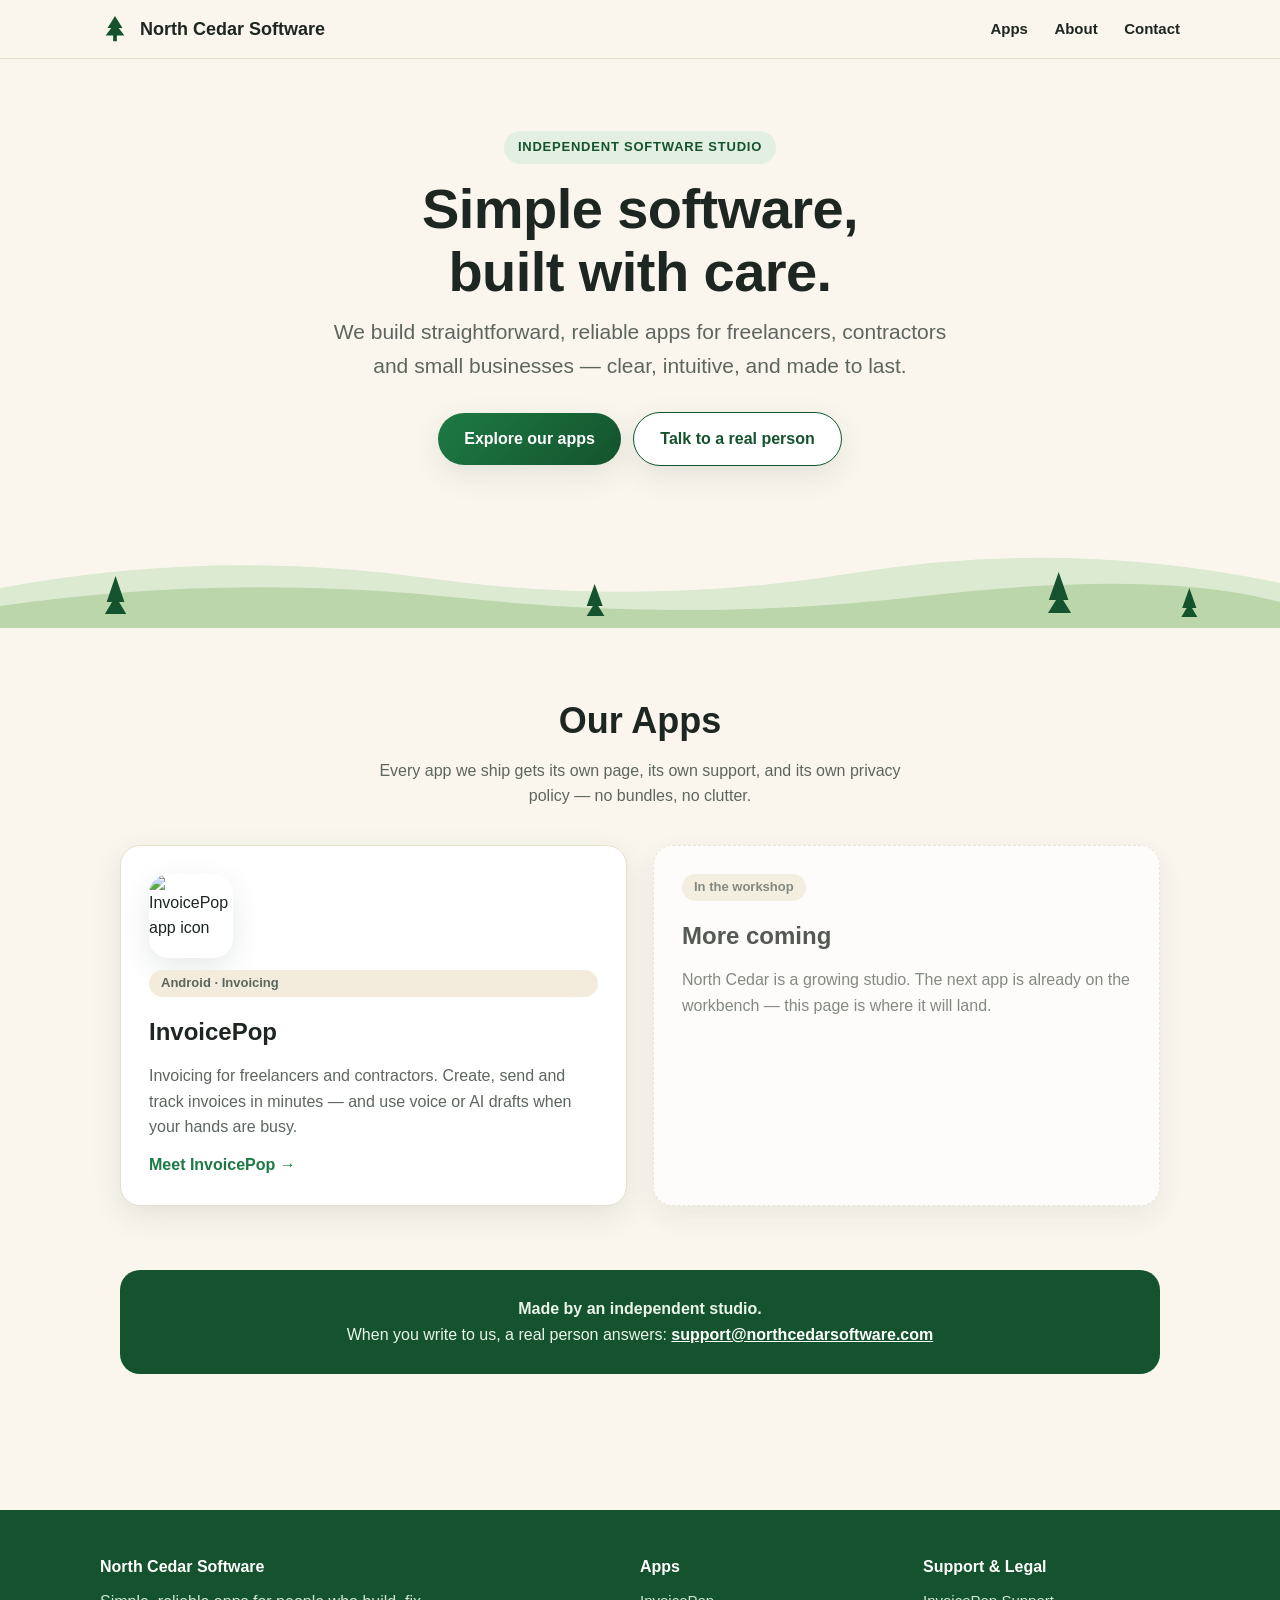
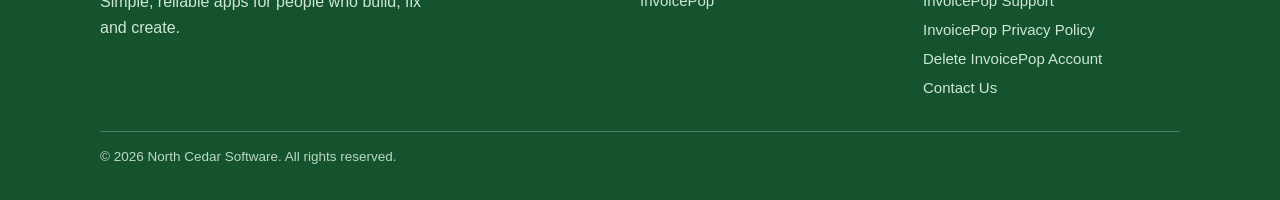
==== index.html @ e94167b3 "Add files via upload" ====
<!DOCTYPE html>
<html lang="en">
<head>
<meta charset="utf-8">
<meta name="viewport" content="width=device-width, initial-scale=1">
<title>North Cedar Software — Apps made with care</title>
<meta name="description" content="North Cedar Software is an independent studio building simple, reliable apps for freelancers, contractors and small businesses. Home of InvoicePop.">
<link rel="icon" href="/favicon.svg" type="image/svg+xml">
<link rel="stylesheet" href="/style.css">
</head>
<body>
<header class="site">
  <div class="wrap nav">
    <a class="brand" href="/">
      <svg viewBox="0 0 64 64" aria-hidden="true"><path d="M32 4 L48 30 H40 L52 46 H36 V58 H28 V46 H12 L24 30 H16 Z" fill="#14532d"/></svg>
      North Cedar Software
    </a>
    <nav>
      <a href="#apps">Apps</a>
      <a href="#about">About</a>
      <a href="mailto:support@northcedarsoftware.com">Contact</a>
    </nav>
  </div>
</header>

<div class="hero">
  <div class="wrap">
    <span class="eyebrow">Independent software studio</span>
    <h1>Simple software,<br>built with care.</h1>
    <p class="lede">We build straightforward, reliable apps for freelancers, contractors and small businesses — clear, intuitive, and made to last.</p>
    <a class="btn" href="#apps">Explore our apps</a>
    <a class="btn ghost" href="mailto:support@northcedarsoftware.com">Talk to a real person</a>
  </div>
  <svg class="forest" viewBox="0 0 1440 110" preserveAspectRatio="none" aria-hidden="true">
    <path d="M0 70 Q 240 30 480 60 T 960 55 T 1440 65 V110 H0 Z" fill="#dcead2"/>
    <path d="M0 88 Q 260 55 520 80 T 1040 78 T 1440 84 V110 H0 Z" fill="#bcd6ab"/>
    <g fill="#14532d">
      <path d="M120 84 l10-26 10 26 h-6 l8 12 h-24 l8-12z"/>
      <path d="M660 88 l9-22 9 22 h-5 l7 10 h-20 l7-10z"/>
      <path d="M1180 82 l11-28 11 28 h-6 l9 13 h-26 l9-13z"/>
      <path d="M1330 90 l8-20 8 20 h-5 l6 9 h-18 l6-9z"/>
    </g>
  </svg>
</div>

<section id="apps">
  <div class="wrap">
    <h2>Our Apps</h2>
    <p class="sub">Every app we ship gets its own page, its own support, and its own privacy policy — no bundles, no clutter.</p>
    <div class="grid">
      <a class="app-card" href="/apps/invoicepop/">
        <img class="icon" src="/assets/invoicepop-icon.png" alt="InvoicePop app icon">
        <span class="tag">Android · Invoicing</span>
        <h3>InvoicePop</h3>
        <p>Invoicing for freelancers and contractors. Create, send and track invoices in minutes — and use voice or AI drafts when your hands are busy.</p>
        <span class="go">Meet InvoicePop →</span>
      </a>
      <div class="app-card soon">
        <span class="tag">In the workshop</span>
        <h3>More coming</h3>
        <p>North Cedar is a growing studio. The next app is already on the workbench — this page is where it will land.</p>
      </div>
    </div>
  </div>
</section>

<section id="about" style="padding-top:0">
  <div class="wrap">
    <div class="band">
      <strong>Made by an independent studio.</strong><br>
      When you write to us, a real person answers:
      <a href="mailto:support@northcedarsoftware.com">support@northcedarsoftware.com</a>
    </div>
  </div>
</section>

<footer class="site">
  <div class="wrap foot">
    <div>
      <h4>North Cedar Software</h4>
      <p style="margin:0;color:#cfe6d4;max-width:340px">Simple, reliable apps for people who build, fix and create.</p>
    </div>
    <div>
      <h4>Apps</h4>
      <a href="/apps/invoicepop/">InvoicePop</a>
    </div>
    <div>
      <h4>Support &amp; Legal</h4>
      <a href="https://invoicepop.northcedarsoftware.com/">InvoicePop Support</a>
      <a href="https://invoicepop.northcedarsoftware.com/privacy/">InvoicePop Privacy Policy</a>
      <a href="https://invoicepop.northcedarsoftware.com/delete-account/">Delete InvoicePop Account</a>
      <a href="mailto:support@northcedarsoftware.com">Contact Us</a>
    </div>
    <div class="fine">© 2026 North Cedar Software. All rights reserved.</div>
  </div>
</footer>
</body>
</html>
---- style.css ----
/* North Cedar Software — shared design system */
:root{
  --cream:#faf6ee; --cream2:#f3ecdc; --ink:#1d2620; --muted:#5c665e;
  --cedar:#14532d; --cedar2:#1d7a44; --cedar-soft:#e3efe2; --card:#ffffff;
  --line:#e6dfcc; --radius:20px; --shadow:0 10px 30px rgba(20,60,35,.10);
}
*{box-sizing:border-box}
html{scroll-behavior:smooth}
body{margin:0;font-family:-apple-system,"Segoe UI",Roboto,Helvetica,Arial,sans-serif;background:var(--cream);color:var(--ink);line-height:1.6}
a{color:var(--cedar2)}
img{max-width:100%}
.wrap{max-width:1080px;margin:0 auto;padding:0 20px}
/* header */
header.site{position:sticky;top:0;z-index:10;background:rgba(250,246,238,.92);backdrop-filter:blur(8px);border-bottom:1px solid var(--line)}
.nav{display:flex;align-items:center;justify-content:space-between;padding:14px 0}
.brand{display:flex;align-items:center;gap:10px;text-decoration:none;color:var(--ink);font-weight:700;font-size:18px}
.brand svg{width:30px;height:30px}
.nav nav a{margin-left:22px;text-decoration:none;color:var(--ink);font-weight:600;font-size:15px}
.nav nav a:hover{color:var(--cedar2)}
/* hero */
.hero{text-align:center;padding:72px 0 0;position:relative;overflow:hidden}
.hero h1{font-size:clamp(34px,5.5vw,56px);line-height:1.12;margin:14px 0 12px;letter-spacing:-.01em}
.hero p.lede{font-size:clamp(17px,2.4vw,21px);color:var(--muted);max-width:640px;margin:0 auto 26px}
.eyebrow{display:inline-block;background:var(--cedar-soft);color:var(--cedar);font-weight:700;font-size:13px;letter-spacing:.06em;text-transform:uppercase;padding:6px 14px;border-radius:999px}
.btn{display:inline-block;background:linear-gradient(135deg,var(--cedar2),var(--cedar));color:#fff;text-decoration:none;font-weight:700;padding:13px 26px;border-radius:999px;box-shadow:var(--shadow);margin:4px}
.btn.ghost{background:#fff;color:var(--cedar);border:1.5px solid var(--cedar)}
.btn.disabled{opacity:.55;pointer-events:none}
.forest{display:block;width:100%;height:110px;margin-top:48px}
/* sections */
section{padding:64px 0}
section h2{font-size:clamp(26px,4vw,36px);text-align:center;margin:0 0 8px}
section .sub{text-align:center;color:var(--muted);max-width:560px;margin:0 auto 36px}
/* app grid */
.grid{display:grid;grid-template-columns:repeat(auto-fit,minmax(300px,1fr));gap:26px}
.app-card{background:var(--card);border:1px solid var(--line);border-radius:var(--radius);padding:28px;box-shadow:var(--shadow);display:flex;flex-direction:column;gap:12px;text-decoration:none;color:var(--ink);transition:transform .15s ease}
.app-card:hover{transform:translateY(-4px)}
.app-card .icon{width:84px;height:84px;border-radius:20px;box-shadow:var(--shadow)}
.app-card h3{margin:4px 0 0;font-size:24px}
.app-card p{color:var(--muted);margin:0;flex:1}
.app-card .go{font-weight:700;color:var(--cedar2)}
.app-card.soon{opacity:.75;border-style:dashed;align-items:flex-start;justify-content:center}
.tag{display:inline-block;background:var(--cream2);border-radius:999px;padding:3px 12px;font-size:13px;font-weight:600;color:var(--muted)}
/* app page */
.app-hero{text-align:center;padding:56px 0 8px}
.app-hero .icon{width:120px;height:120px;border-radius:28px;box-shadow:var(--shadow)}
.app-hero h1{font-size:clamp(32px,5vw,48px);margin:16px 0 6px}
.app-hero .lede{color:var(--muted);font-size:19px;max-width:600px;margin:0 auto 22px}
.phone-stage{display:flex;justify-content:center;padding:26px 0 6px}
.phone{width:270px;height:550px;background:#101613;border-radius:44px;padding:12px;box-shadow:0 30px 60px rgba(20,60,35,.25);transform:rotate(-2deg)}
.phone .screen{background:#fbfaf7;border-radius:34px;height:100%;overflow:hidden;padding:18px 16px;font-size:13px}
.phone .bar{background:var(--cedar);color:#fff;border-radius:12px;padding:10px 12px;font-weight:700}
.phone .row{display:flex;justify-content:space-between;border-bottom:1px solid #eee;padding:9px 2px}
.pill{display:inline-block;border-radius:999px;padding:2px 10px;font-size:11px;font-weight:700}
.pill.paid{background:#dff3e2;color:var(--cedar)}
.pill.due{background:#fdeeda;color:#8a5a00}
.paid-card{background:#fff;border:1px solid var(--line);border-left:5px solid var(--cedar2);border-radius:14px;box-shadow:var(--shadow);padding:12px 16px;margin-top:14px;text-align:left}
/* features */
.features{display:grid;grid-template-columns:repeat(auto-fit,minmax(260px,1fr));gap:22px}
.feature{background:var(--card);border:1px solid var(--line);border-radius:var(--radius);padding:24px}
.feature .fi{width:46px;height:46px;border-radius:13px;background:var(--cedar-soft);display:flex;align-items:center;justify-content:center;font-size:22px}
.feature h3{margin:12px 0 6px;font-size:19px}
.feature p{margin:0;color:var(--muted)}
/* real screenshots */
.phone img.shot{width:100%;height:100%;object-fit:cover;object-position:top;border-radius:34px;display:block}
.gallery{display:grid;grid-template-columns:repeat(auto-fit,minmax(230px,1fr));gap:26px;max-width:900px;margin:0 auto}
.shot-card{text-align:center}
.shot-card .frame{background:#101613;border-radius:38px;padding:10px;box-shadow:0 22px 44px rgba(20,60,35,.20)}
.shot-card img{width:100%;border-radius:30px;display:block}
.shot-card h3{margin:14px 0 4px;font-size:18px}
.shot-card p{margin:0;color:var(--muted);font-size:15px}
/* who */
.who{display:flex;flex-wrap:wrap;gap:14px;justify-content:center}
.who span{background:var(--cedar-soft);color:var(--cedar);font-weight:700;border-radius:999px;padding:10px 22px;font-size:16px}
/* faq */
.faq{max-width:760px;margin:0 auto}
details{background:var(--card);border:1px solid var(--line);border-radius:14px;padding:16px 20px;margin:10px 0}
summary{font-weight:700;cursor:pointer}
details p{color:var(--muted);margin:8px 0 0}
/* band + footer */
.band{background:var(--cedar);color:#eaf5ec;text-align:center;padding:26px 20px;border-radius:var(--radius);max-width:1080px;margin:0 auto}
.band a{color:#fff;font-weight:700}
footer.site{background:var(--cedar);color:#dcefe0;margin-top:72px}
.foot{display:grid;grid-template-columns:2fr 1fr 1fr;gap:26px;padding:44px 0 10px}
.foot h4{margin:0 0 10px;color:#fff}
.foot a{color:#cfe6d4;text-decoration:none;display:block;margin:5px 0;font-size:15px}
.foot a:hover{text-decoration:underline}
.foot .fine{grid-column:1/-1;border-top:1px solid rgba(255,255,255,.25);padding:14px 0 22px;font-size:13.5px;color:#bcd8c2}
@media (max-width:640px){.foot{grid-template-columns:1fr}.nav nav a{margin-left:14px}}
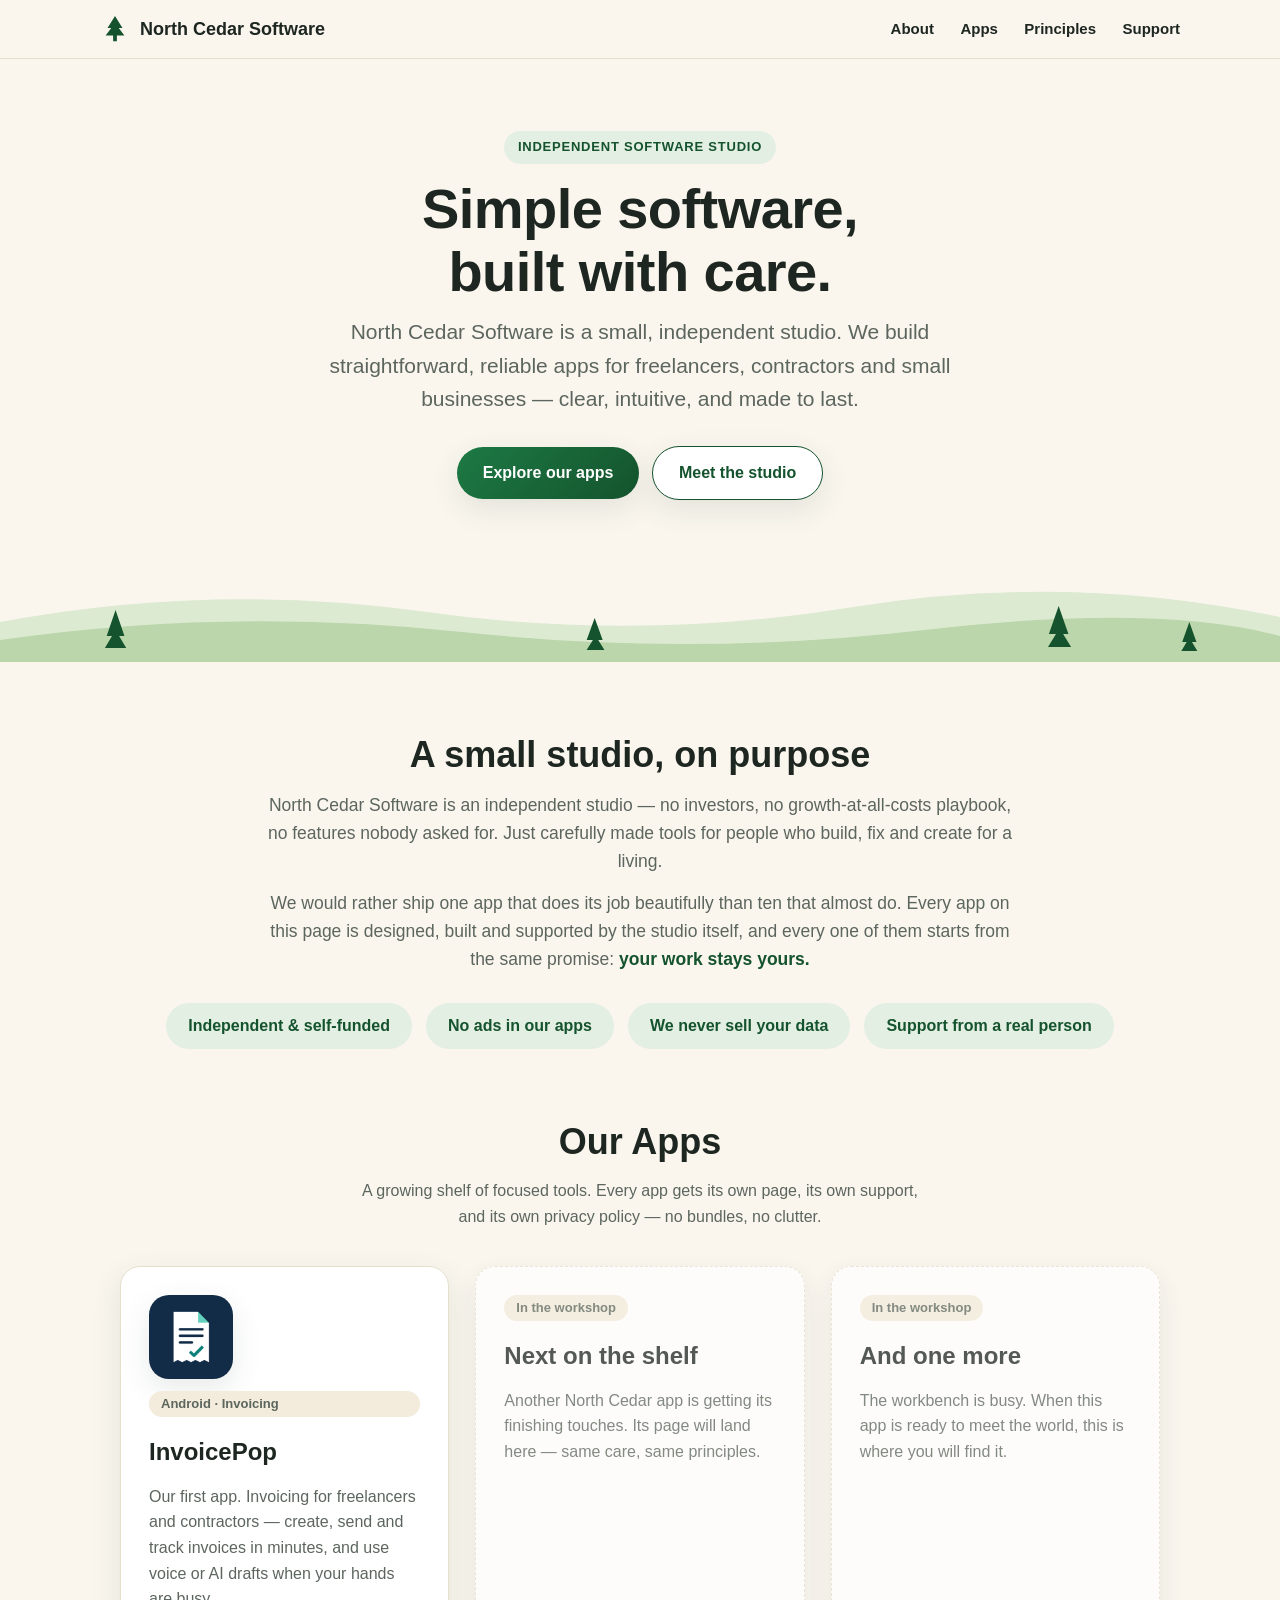
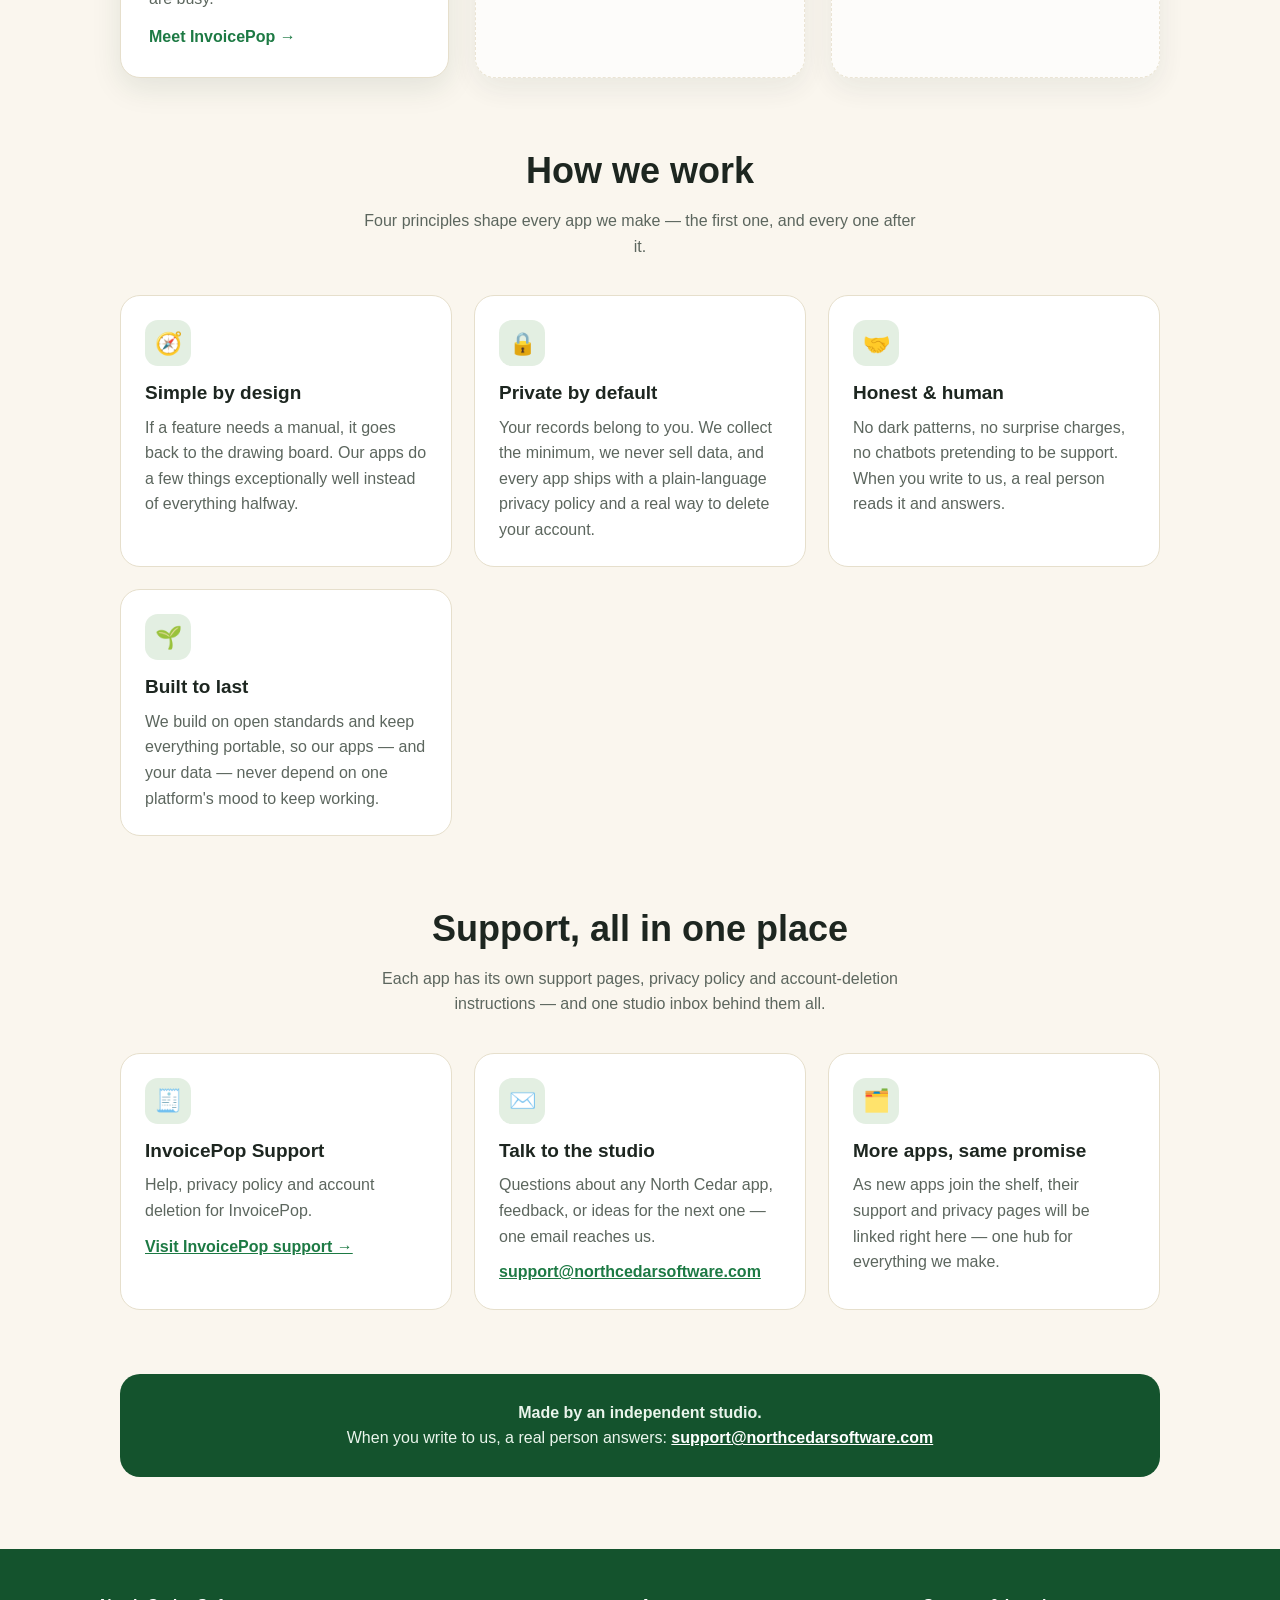
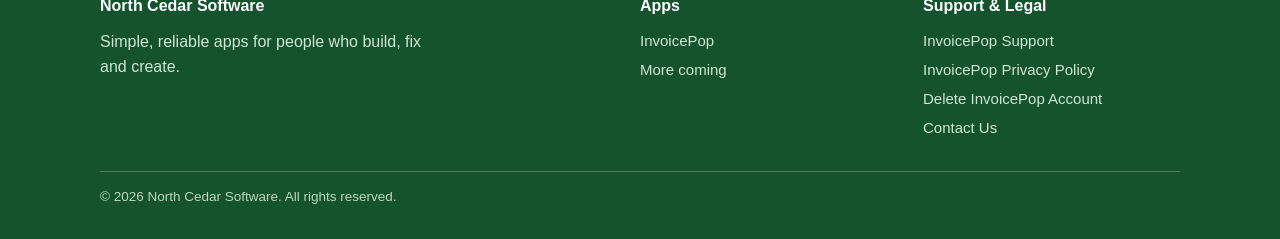
==== commit beec2f4c: "Stage 1: studio-first homepage" ====
--- a/index.html
+++ b/index.html
@@ -16,9 +16,10 @@
       North Cedar Software
     </a>
     <nav>
+      <a href="#about">About</a>
       <a href="#apps">Apps</a>
-      <a href="#about">About</a>
-      <a href="mailto:support@northcedarsoftware.com">Contact</a>
+      <a href="#principles">Principles</a>
+      <a href="#support">Support</a>
     </nav>
   </div>
 </header>
@@ -27,9 +28,9 @@
   <div class="wrap">
     <span class="eyebrow">Independent software studio</span>
     <h1>Simple software,<br>built with care.</h1>
-    <p class="lede">We build straightforward, reliable apps for freelancers, contractors and small businesses — clear, intuitive, and made to last.</p>
+    <p class="lede">North Cedar Software is a small, independent studio. We build straightforward, reliable apps for freelancers, contractors and small businesses — clear, intuitive, and made to last.</p>
     <a class="btn" href="#apps">Explore our apps</a>
-    <a class="btn ghost" href="mailto:support@northcedarsoftware.com">Talk to a real person</a>
+    <a class="btn ghost" href="#about">Meet the studio</a>
   </div>
   <svg class="forest" viewBox="0 0 1440 110" preserveAspectRatio="none" aria-hidden="true">
     <path d="M0 70 Q 240 30 480 60 T 960 55 T 1440 65 V110 H0 Z" fill="#dcead2"/>
@@ -43,36 +44,110 @@
   </svg>
 </div>
 
-<section id="apps">
+<section id="about">
+  <div class="wrap">
+    <h2>A small studio, on purpose</h2>
+    <div class="about-copy">
+      <p>North Cedar Software is an independent studio — no investors, no growth-at-all-costs playbook, no features nobody asked for. Just carefully made tools for people who build, fix and create for a living.</p>
+      <p>We would rather ship one app that does its job beautifully than ten that almost do. Every app on this page is designed, built and supported by the studio itself, and every one of them starts from the same promise: <strong>your work stays yours.</strong></p>
+    </div>
+    <div class="who">
+      <span>Independent &amp; self-funded</span>
+      <span>No ads in our apps</span>
+      <span>We never sell your data</span>
+      <span>Support from a real person</span>
+    </div>
+  </div>
+</section>
+
+<section id="apps" style="padding-top:0">
   <div class="wrap">
     <h2>Our Apps</h2>
-    <p class="sub">Every app we ship gets its own page, its own support, and its own privacy policy — no bundles, no clutter.</p>
+    <p class="sub">A growing shelf of focused tools. Every app gets its own page, its own support, and its own privacy policy — no bundles, no clutter.</p>
     <div class="grid">
       <a class="app-card" href="/apps/invoicepop/">
         <img class="icon" src="/assets/invoicepop-icon.png" alt="InvoicePop app icon">
         <span class="tag">Android · Invoicing</span>
         <h3>InvoicePop</h3>
-        <p>Invoicing for freelancers and contractors. Create, send and track invoices in minutes — and use voice or AI drafts when your hands are busy.</p>
+        <p>Our first app. Invoicing for freelancers and contractors — create, send and track invoices in minutes, and use voice or AI drafts when your hands are busy.</p>
         <span class="go">Meet InvoicePop →</span>
       </a>
       <div class="app-card soon">
         <span class="tag">In the workshop</span>
-        <h3>More coming</h3>
-        <p>North Cedar is a growing studio. The next app is already on the workbench — this page is where it will land.</p>
+        <h3>Next on the shelf</h3>
+        <p>Another North Cedar app is getting its finishing touches. Its page will land here — same care, same principles.</p>
+      </div>
+      <div class="app-card soon">
+        <span class="tag">In the workshop</span>
+        <h3>And one more</h3>
+        <p>The workbench is busy. When this app is ready to meet the world, this is where you will find it.</p>
       </div>
     </div>
   </div>
 </section>
 
-<section id="about" style="padding-top:0">
+<section id="principles" style="padding-top:0">
   <div class="wrap">
-    <div class="band">
-      <strong>Made by an independent studio.</strong><br>
-      When you write to us, a real person answers:
-      <a href="mailto:support@northcedarsoftware.com">support@northcedarsoftware.com</a>
+    <h2>How we work</h2>
+    <p class="sub">Four principles shape every app we make — the first one, and every one after it.</p>
+    <div class="features">
+      <div class="feature">
+        <div class="fi">🧭</div>
+        <h3>Simple by design</h3>
+        <p>If a feature needs a manual, it goes back to the drawing board. Our apps do a few things exceptionally well instead of everything halfway.</p>
+      </div>
+      <div class="feature">
+        <div class="fi">🔒</div>
+        <h3>Private by default</h3>
+        <p>Your records belong to you. We collect the minimum, we never sell data, and every app ships with a plain-language privacy policy and a real way to delete your account.</p>
+      </div>
+      <div class="feature">
+        <div class="fi">🤝</div>
+        <h3>Honest &amp; human</h3>
+        <p>No dark patterns, no surprise charges, no chatbots pretending to be support. When you write to us, a real person reads it and answers.</p>
+      </div>
+      <div class="feature">
+        <div class="fi">🌱</div>
+        <h3>Built to last</h3>
+        <p>We build on open standards and keep everything portable, so our apps — and your data — never depend on one platform's mood to keep working.</p>
+      </div>
     </div>
   </div>
 </section>
+
+<section id="support" style="padding-top:0">
+  <div class="wrap">
+    <h2>Support, all in one place</h2>
+    <p class="sub">Each app has its own support pages, privacy policy and account-deletion instructions — and one studio inbox behind them all.</p>
+    <div class="features">
+      <div class="feature">
+        <div class="fi">🧾</div>
+        <h3>InvoicePop Support</h3>
+        <p>Help, privacy policy and account deletion for InvoicePop.</p>
+        <p style="margin-top:10px"><a href="https://invoicepop.northcedarsoftware.com/"><strong>Visit InvoicePop support →</strong></a></p>
+      </div>
+      <div class="feature">
+        <div class="fi">✉️</div>
+        <h3>Talk to the studio</h3>
+        <p>Questions about any North Cedar app, feedback, or ideas for the next one — one email reaches us.</p>
+        <p style="margin-top:10px"><a href="mailto:support@northcedarsoftware.com"><strong>support@northcedarsoftware.com</strong></a></p>
+      </div>
+      <div class="feature">
+        <div class="fi">🗂️</div>
+        <h3>More apps, same promise</h3>
+        <p>As new apps join the shelf, their support and privacy pages will be linked right here — one hub for everything we make.</p>
+      </div>
+    </div>
+  </div>
+</section>
+
+<div class="wrap">
+  <div class="band">
+    <strong>Made by an independent studio.</strong><br>
+    When you write to us, a real person answers:
+    <a href="mailto:support@northcedarsoftware.com">support@northcedarsoftware.com</a>
+  </div>
+</div>
 
 <footer class="site">
   <div class="wrap foot">
@@ -83,6 +158,7 @@
     <div>
       <h4>Apps</h4>
       <a href="/apps/invoicepop/">InvoicePop</a>
+      <a href="#apps">More coming</a>
     </div>
     <div>
       <h4>Support &amp; Legal</h4>
--- a/style.css
+++ b/style.css
@@ -76,6 +76,10 @@
 details{background:var(--card);border:1px solid var(--line);border-radius:14px;padding:16px 20px;margin:10px 0}
 summary{font-weight:700;cursor:pointer}
 details p{color:var(--muted);margin:8px 0 0}
+/* about */
+.about-copy{max-width:760px;margin:0 auto 30px;text-align:center;color:var(--muted);font-size:17.5px}
+.about-copy p{margin:0 0 14px}
+.about-copy strong{color:var(--cedar)}
 /* band + footer */
 .band{background:var(--cedar);color:#eaf5ec;text-align:center;padding:26px 20px;border-radius:var(--radius);max-width:1080px;margin:0 auto}
 .band a{color:#fff;font-weight:700}
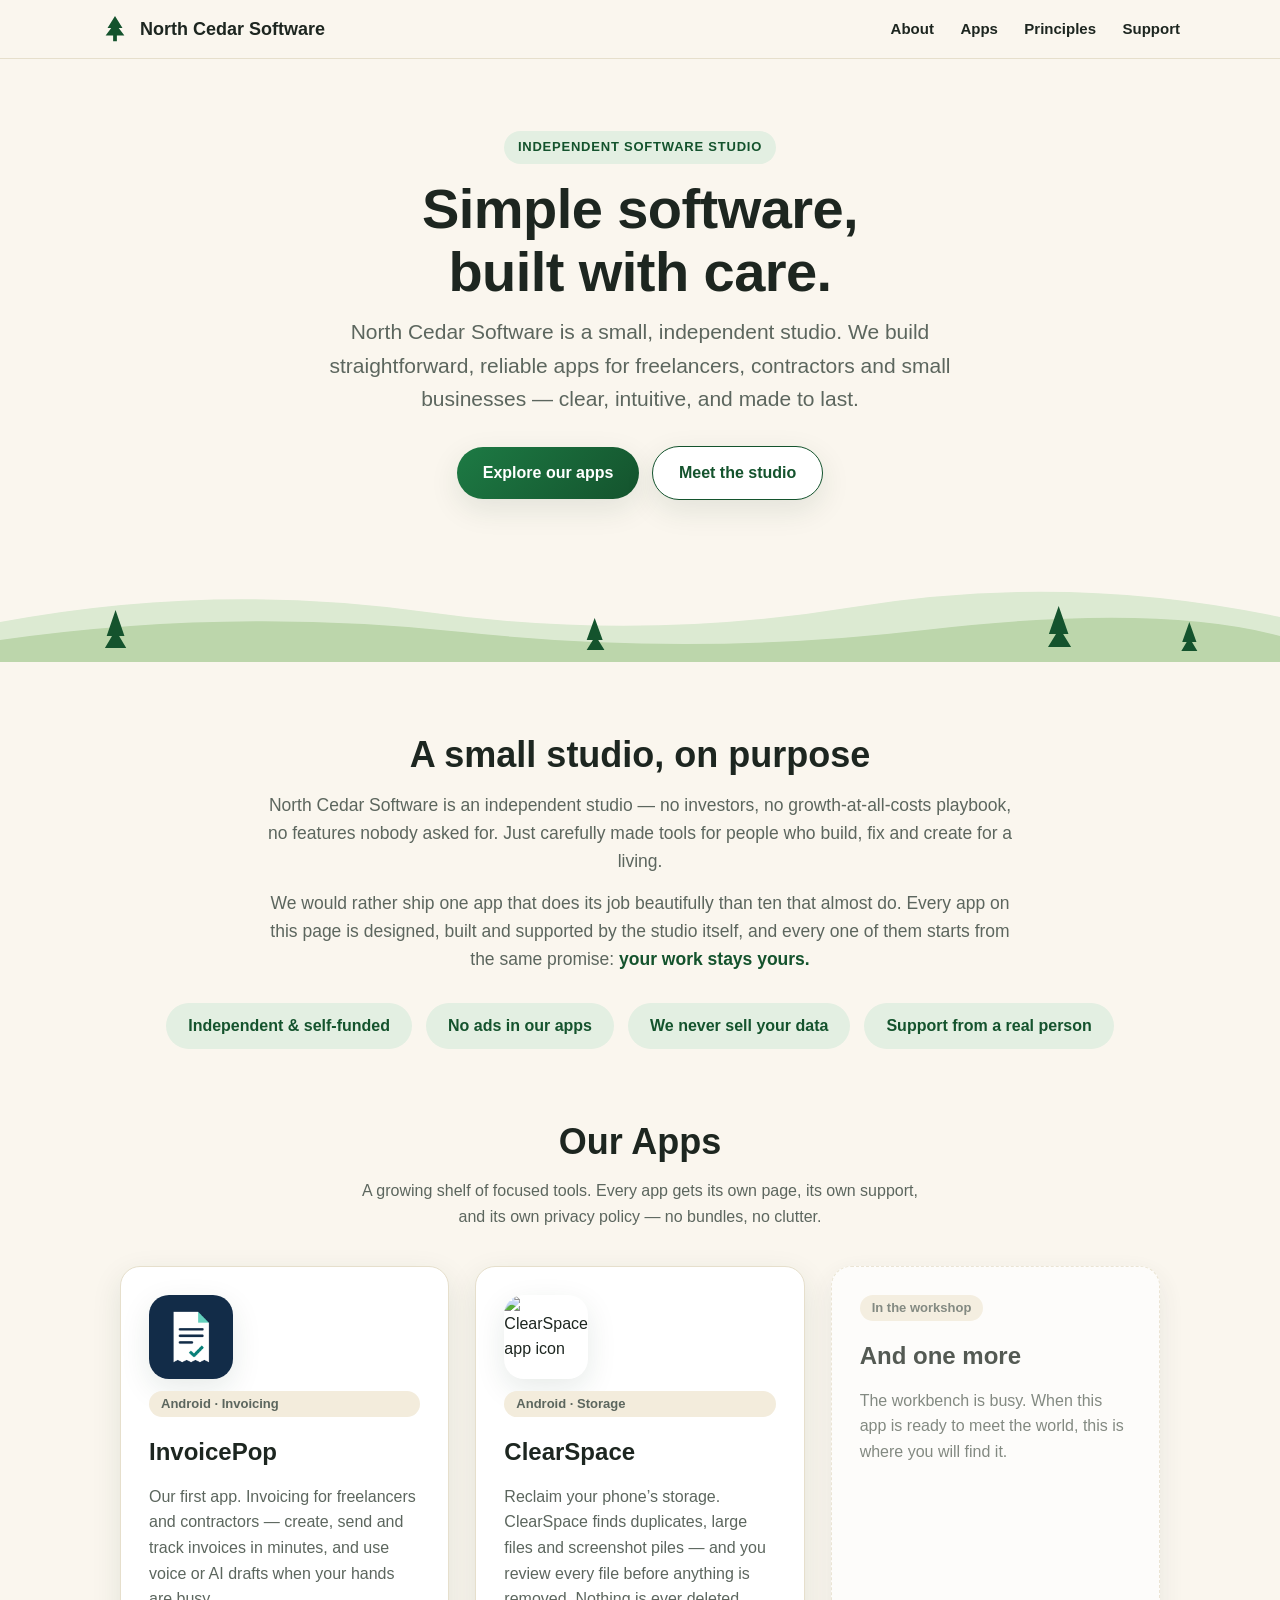
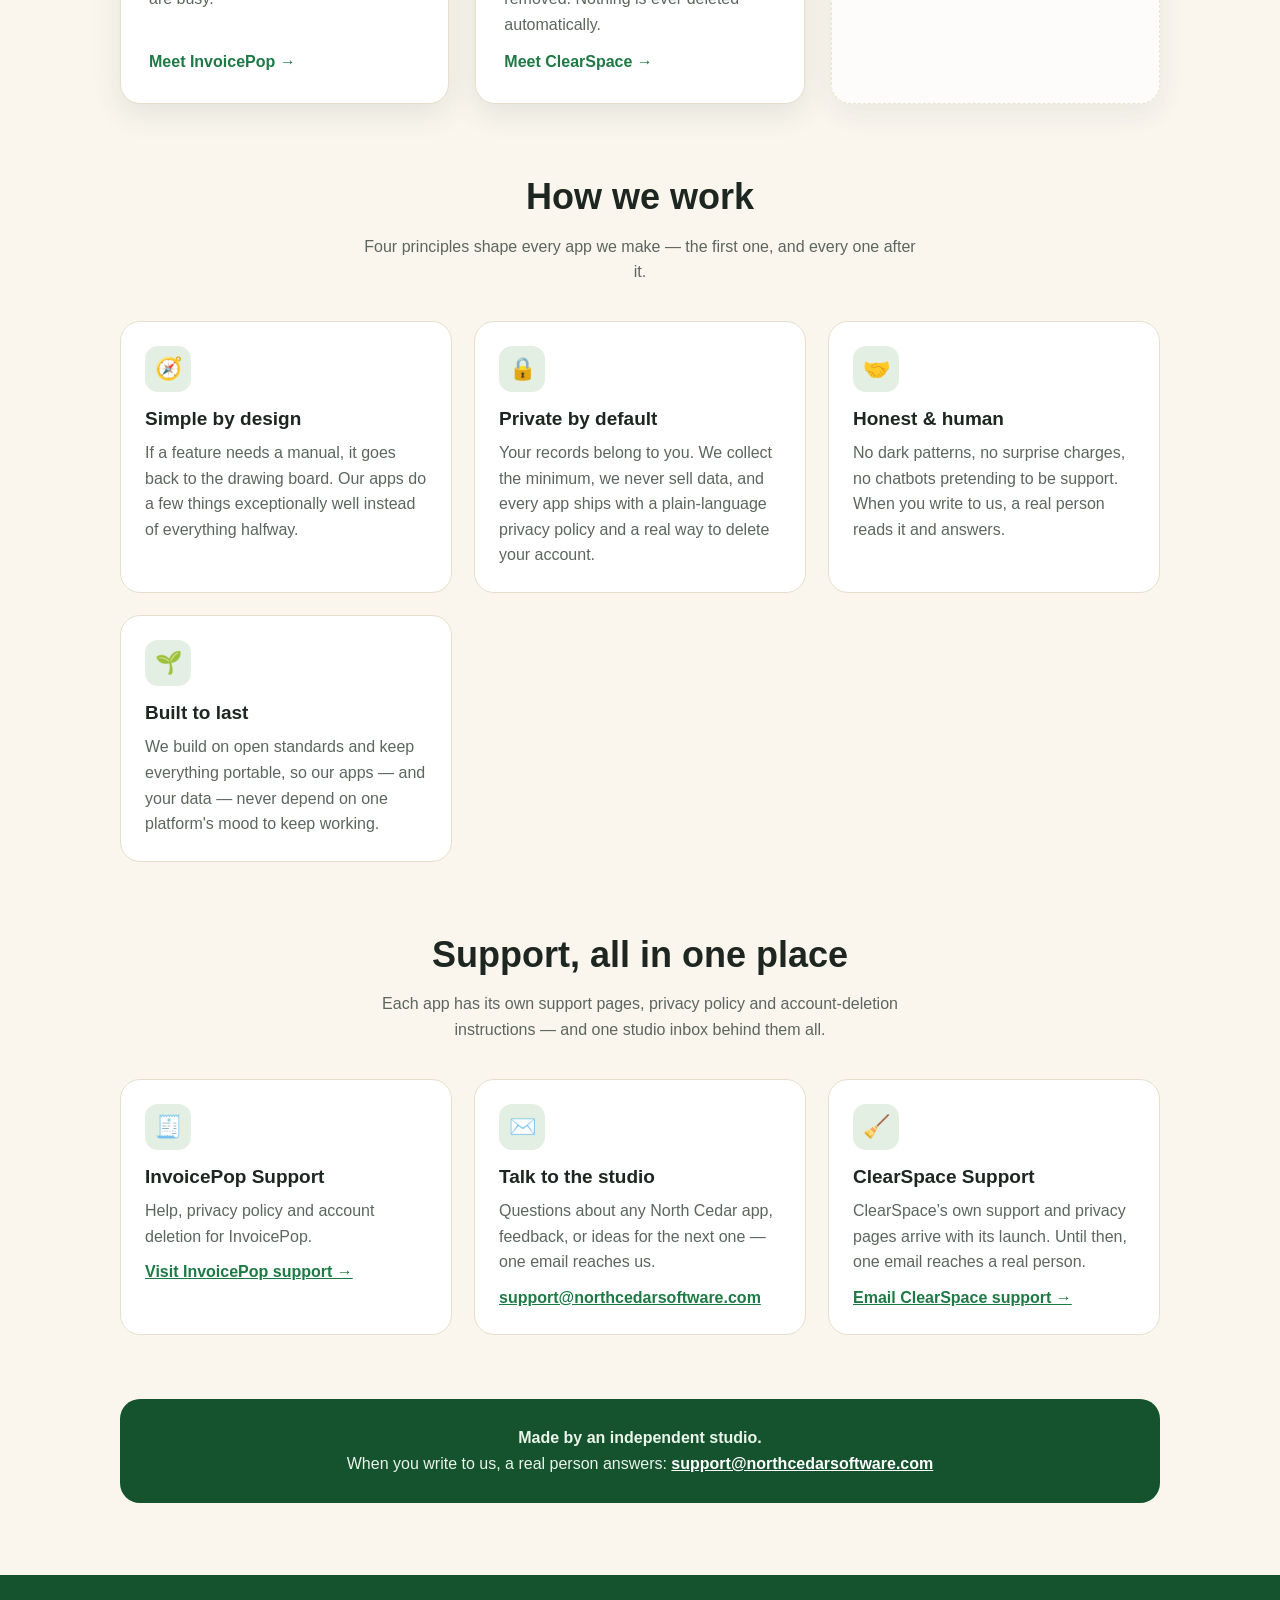
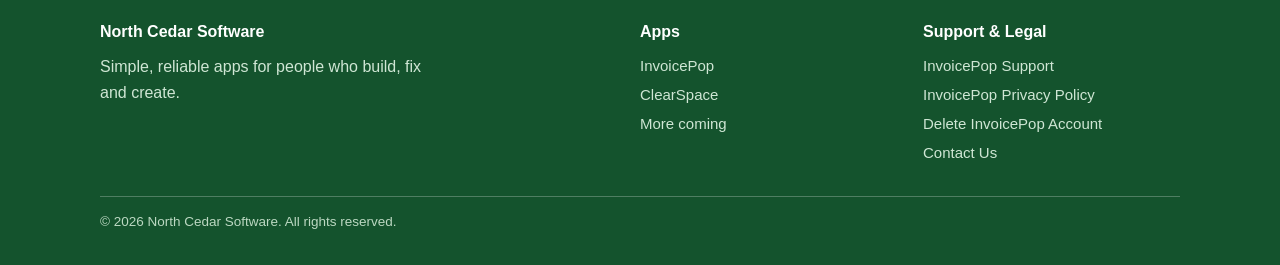
==== commit ca90c6ae: "Add ClearSpace app page" ====
--- a/index.html
+++ b/index.html
@@ -72,11 +72,13 @@
         <p>Our first app. Invoicing for freelancers and contractors — create, send and track invoices in minutes, and use voice or AI drafts when your hands are busy.</p>
         <span class="go">Meet InvoicePop →</span>
       </a>
-      <div class="app-card soon">
-        <span class="tag">In the workshop</span>
-        <h3>Next on the shelf</h3>
-        <p>Another North Cedar app is getting its finishing touches. Its page will land here — same care, same principles.</p>
-      </div>
+      <a class="app-card" href="/apps/clearspace/">
+        <img class="icon" src="/assets/clearspace-icon.png" alt="ClearSpace app icon">
+        <span class="tag">Android · Storage</span>
+        <h3>ClearSpace</h3>
+        <p>Reclaim your phone’s storage. ClearSpace finds duplicates, large files and screenshot piles — and you review every file before anything is removed. Nothing is ever deleted automatically.</p>
+        <span class="go">Meet ClearSpace →</span>
+      </a>
       <div class="app-card soon">
         <span class="tag">In the workshop</span>
         <h3>And one more</h3>
@@ -133,9 +135,10 @@
         <p style="margin-top:10px"><a href="mailto:support@northcedarsoftware.com"><strong>support@northcedarsoftware.com</strong></a></p>
       </div>
       <div class="feature">
-        <div class="fi">🗂️</div>
-        <h3>More apps, same promise</h3>
-        <p>As new apps join the shelf, their support and privacy pages will be linked right here — one hub for everything we make.</p>
+        <div class="fi">🧹</div>
+        <h3>ClearSpace Support</h3>
+        <p>ClearSpace’s own support and privacy pages arrive with its launch. Until then, one email reaches a real person.</p>
+        <p style="margin-top:10px"><a href="mailto:support@northcedarsoftware.com"><strong>Email ClearSpace support →</strong></a></p>
       </div>
     </div>
   </div>
@@ -158,6 +161,7 @@
     <div>
       <h4>Apps</h4>
       <a href="/apps/invoicepop/">InvoicePop</a>
+      <a href="/apps/clearspace/">ClearSpace</a>
       <a href="#apps">More coming</a>
     </div>
     <div>
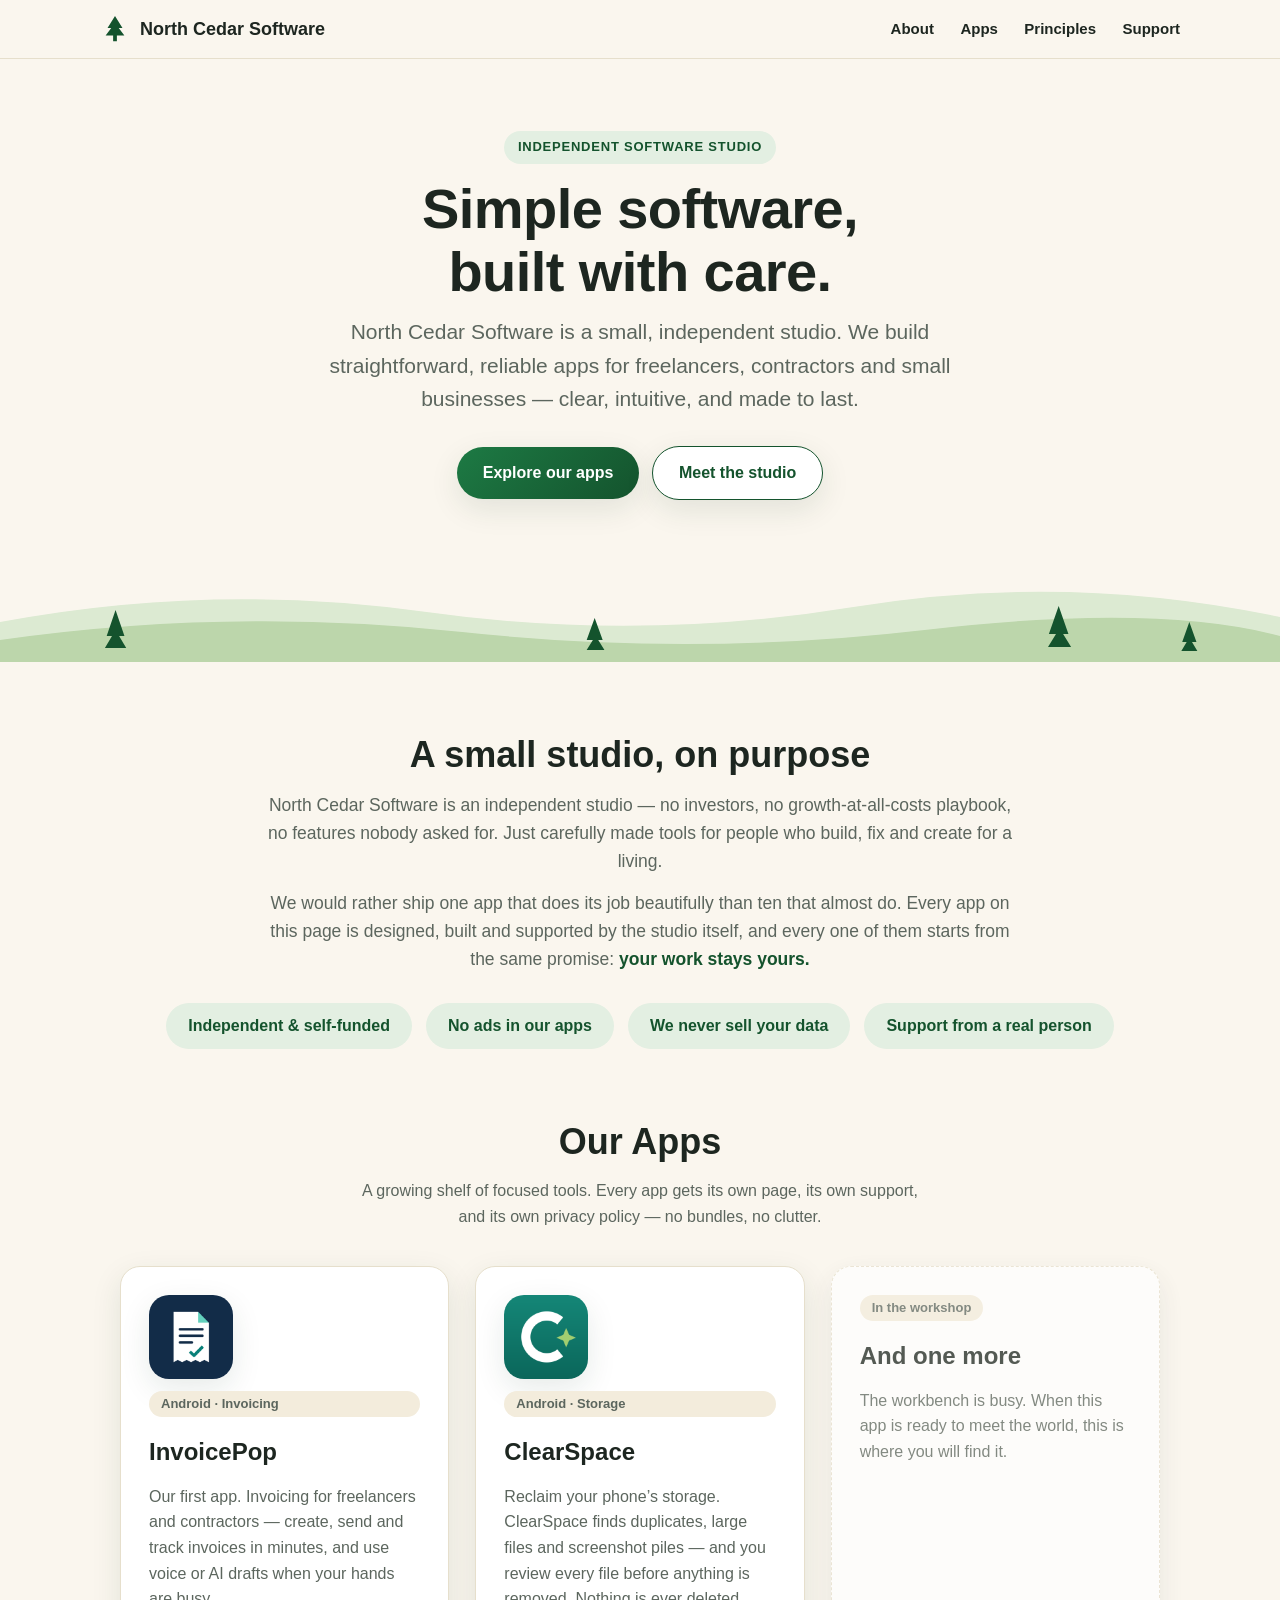
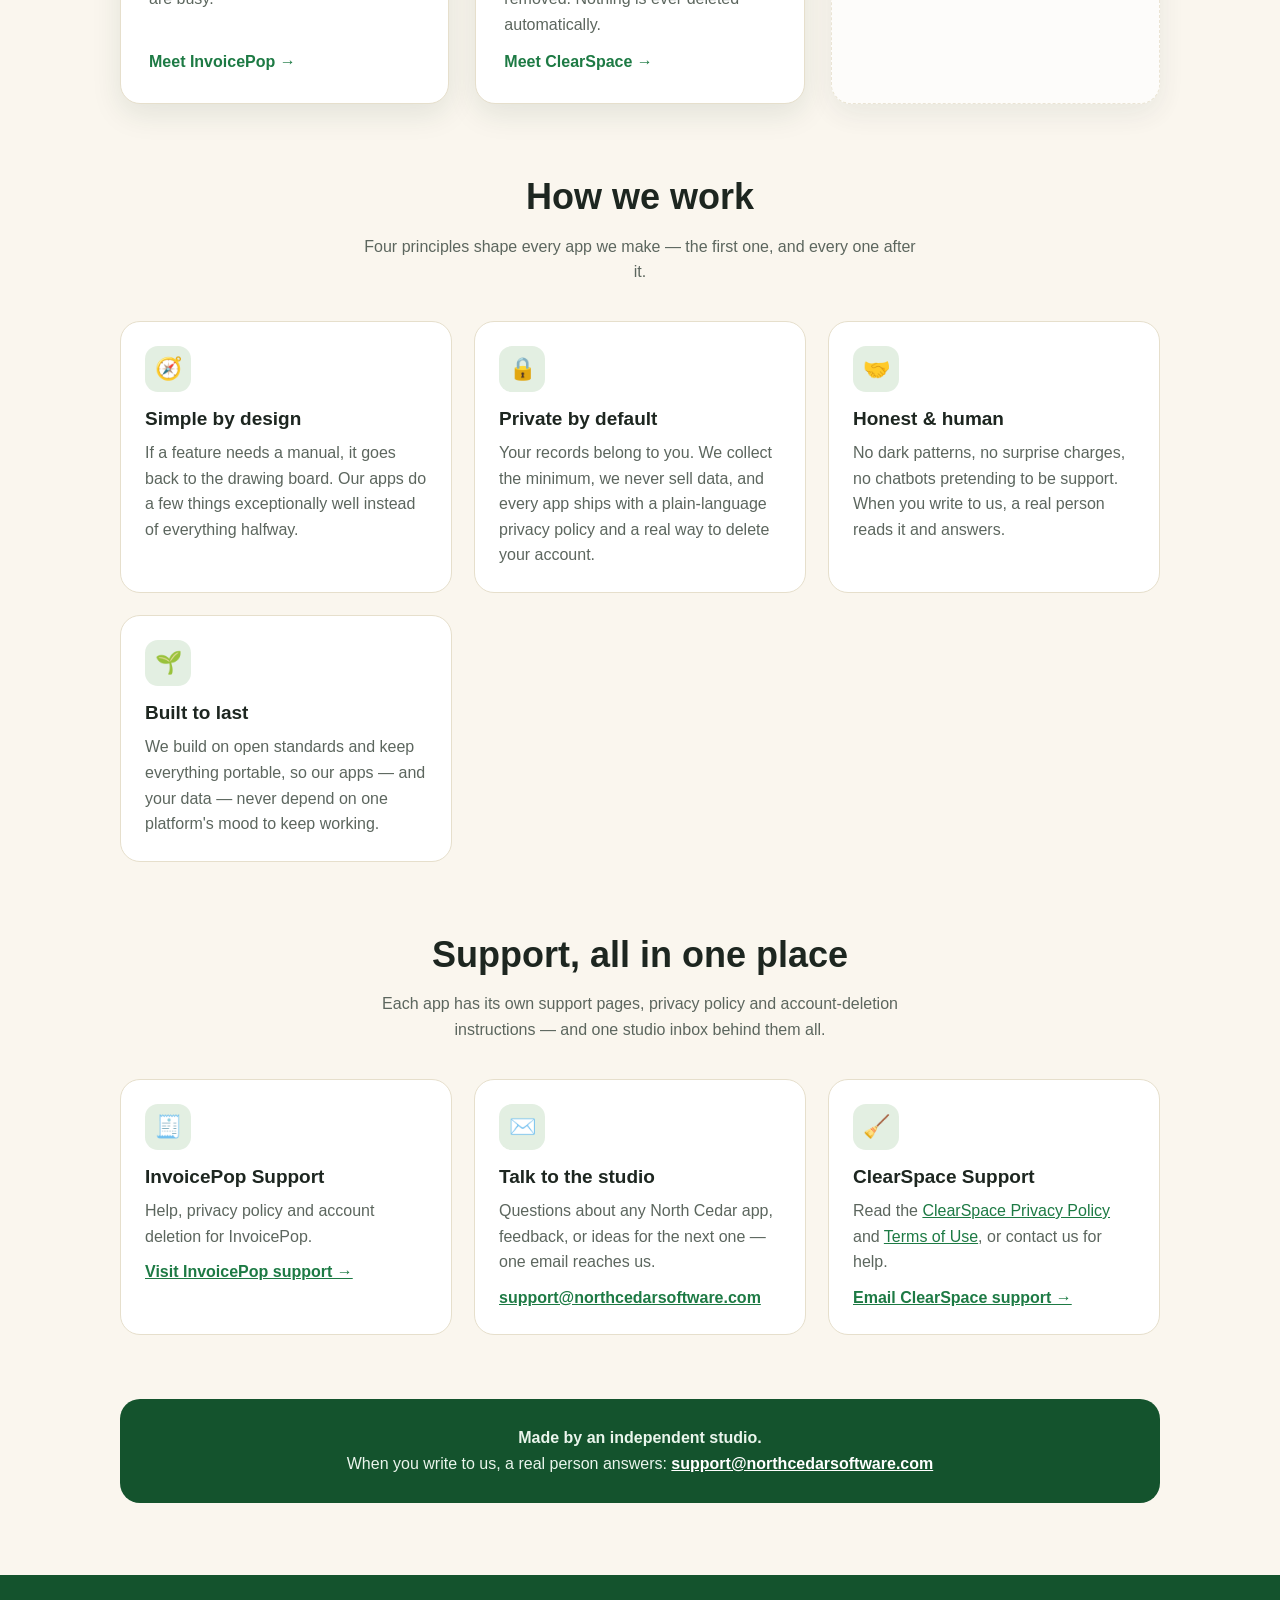
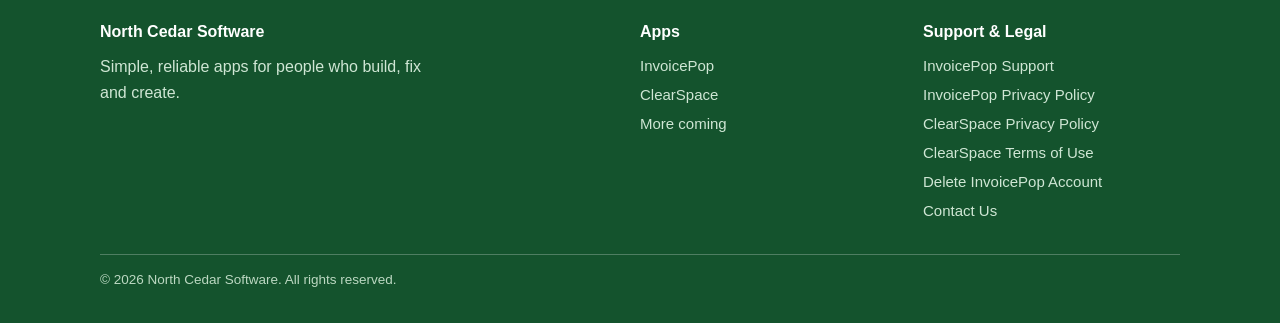
==== commit 393b117b: "Make ClearSpace privacy and terms discoverable from studio support and footer" ====
--- a/index.html
+++ b/index.html
@@ -137,7 +137,7 @@
       <div class="feature">
         <div class="fi">🧹</div>
         <h3>ClearSpace Support</h3>
-        <p>ClearSpace’s own support and privacy pages arrive with its launch. Until then, one email reaches a real person.</p>
+        <p>Read the <a href="/apps/clearspace/privacy/">ClearSpace Privacy Policy</a> and <a href="/apps/clearspace/terms/">Terms of Use</a>, or contact us for help.</p>
         <p style="margin-top:10px"><a href="mailto:support@northcedarsoftware.com"><strong>Email ClearSpace support →</strong></a></p>
       </div>
     </div>
@@ -168,6 +168,8 @@
       <h4>Support &amp; Legal</h4>
       <a href="https://invoicepop.northcedarsoftware.com/">InvoicePop Support</a>
       <a href="https://invoicepop.northcedarsoftware.com/privacy/">InvoicePop Privacy Policy</a>
+      <a href="/apps/clearspace/privacy/">ClearSpace Privacy Policy</a>
+      <a href="/apps/clearspace/terms/">ClearSpace Terms of Use</a>
       <a href="https://invoicepop.northcedarsoftware.com/delete-account/">Delete InvoicePop Account</a>
       <a href="mailto:support@northcedarsoftware.com">Contact Us</a>
     </div>
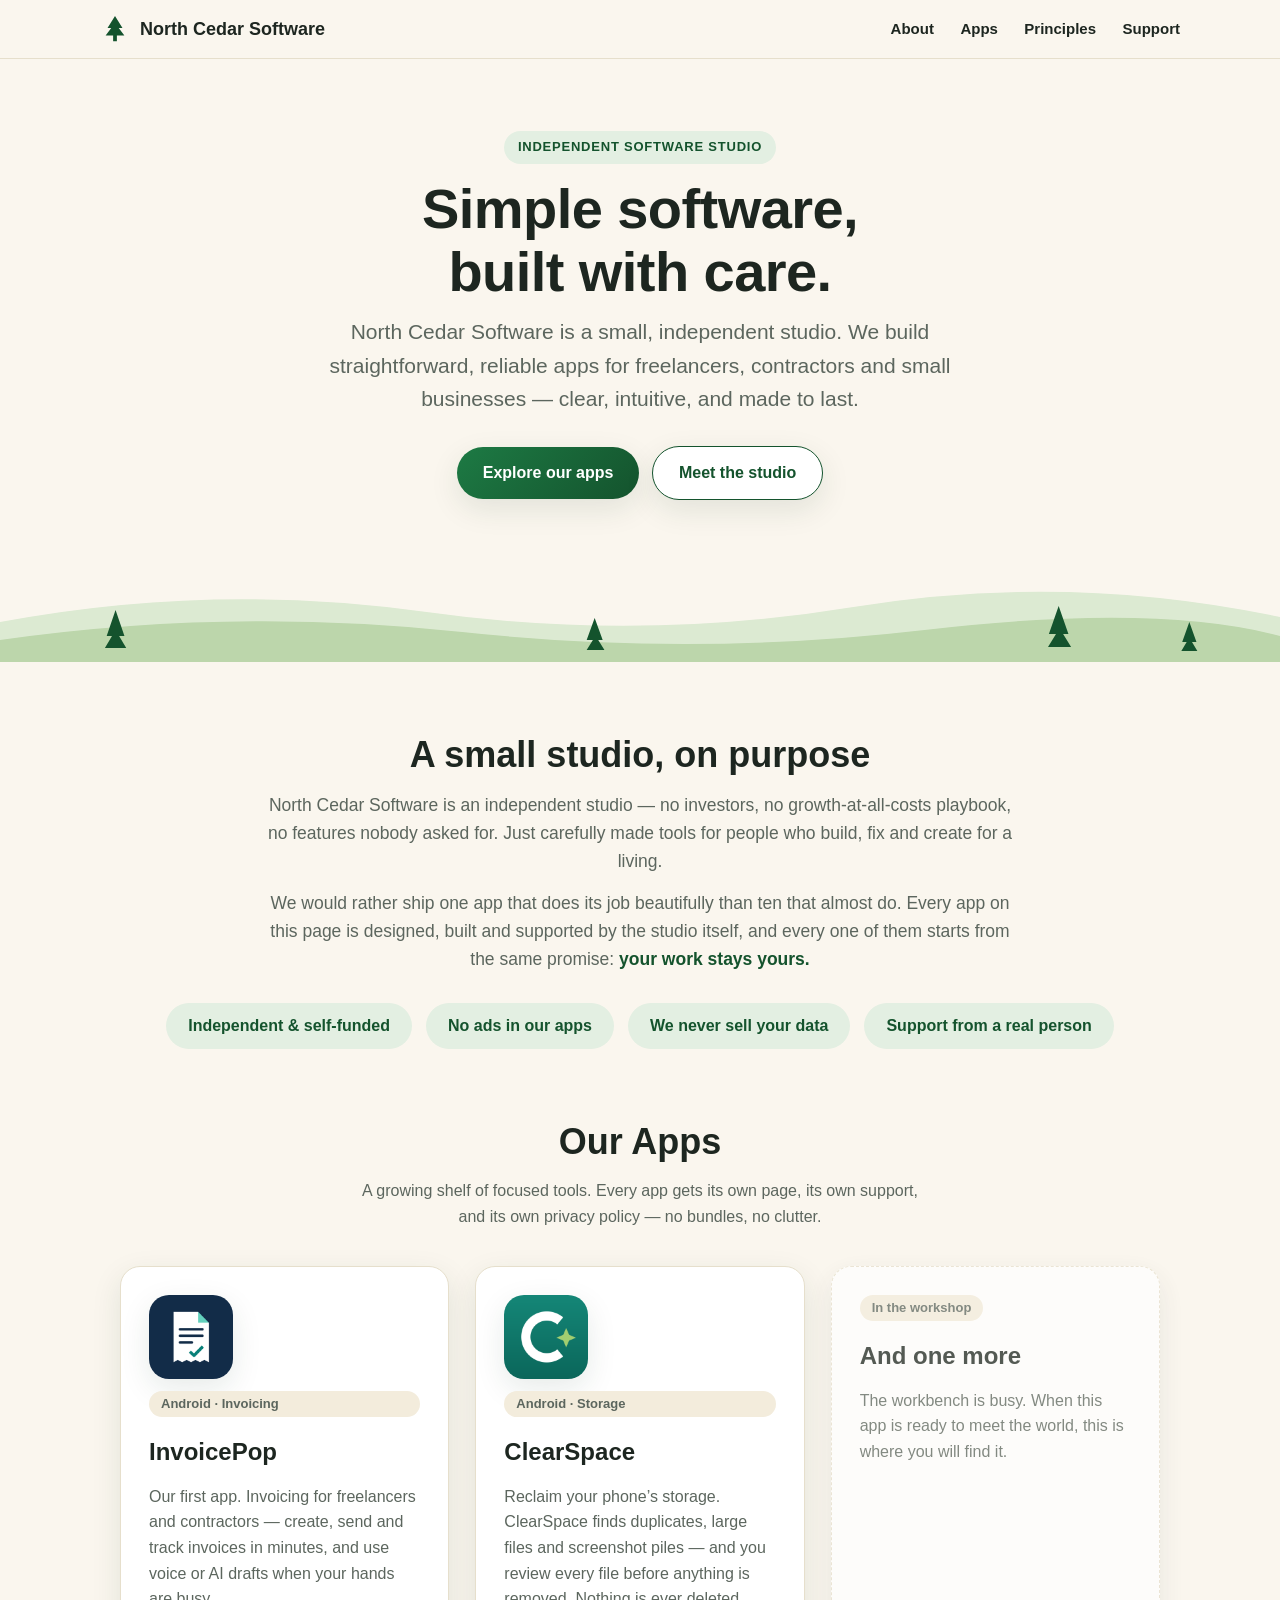
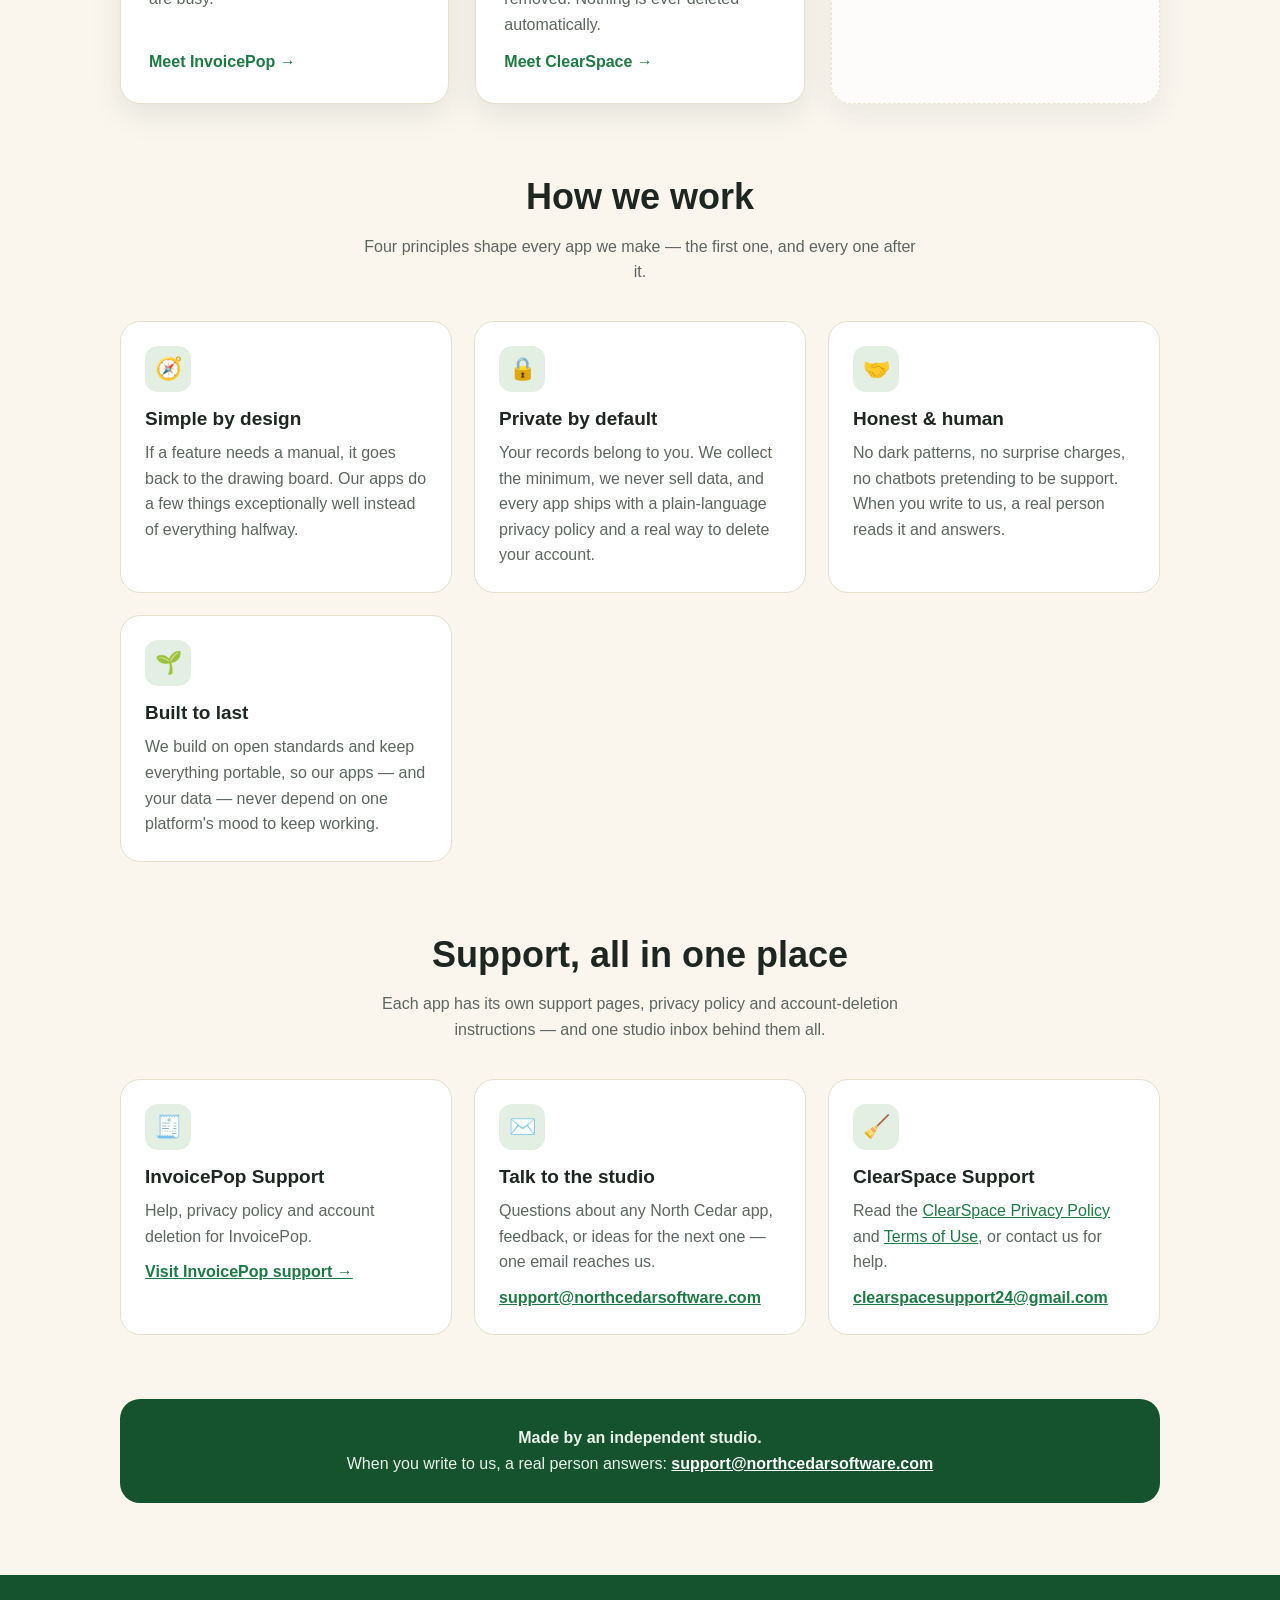
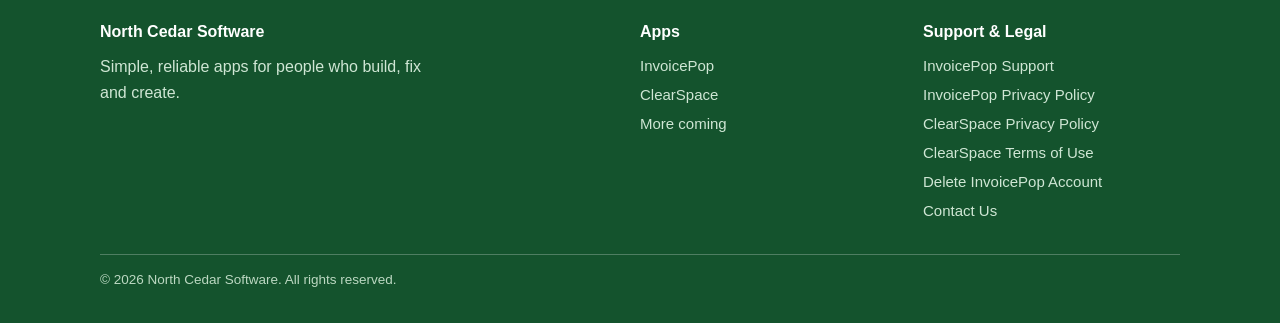
==== commit 78a4940d: "Route ClearSpace support to its dedicated mailbox" ====
--- a/index.html
+++ b/index.html
@@ -138,7 +138,7 @@
         <div class="fi">🧹</div>
         <h3>ClearSpace Support</h3>
         <p>Read the <a href="/apps/clearspace/privacy/">ClearSpace Privacy Policy</a> and <a href="/apps/clearspace/terms/">Terms of Use</a>, or contact us for help.</p>
-        <p style="margin-top:10px"><a href="mailto:support@northcedarsoftware.com"><strong>Email ClearSpace support →</strong></a></p>
+        <p style="margin-top:10px"><a href="mailto:clearspacesupport24@gmail.com"><strong>clearspacesupport24@gmail.com</strong></a></p>
       </div>
     </div>
   </div>
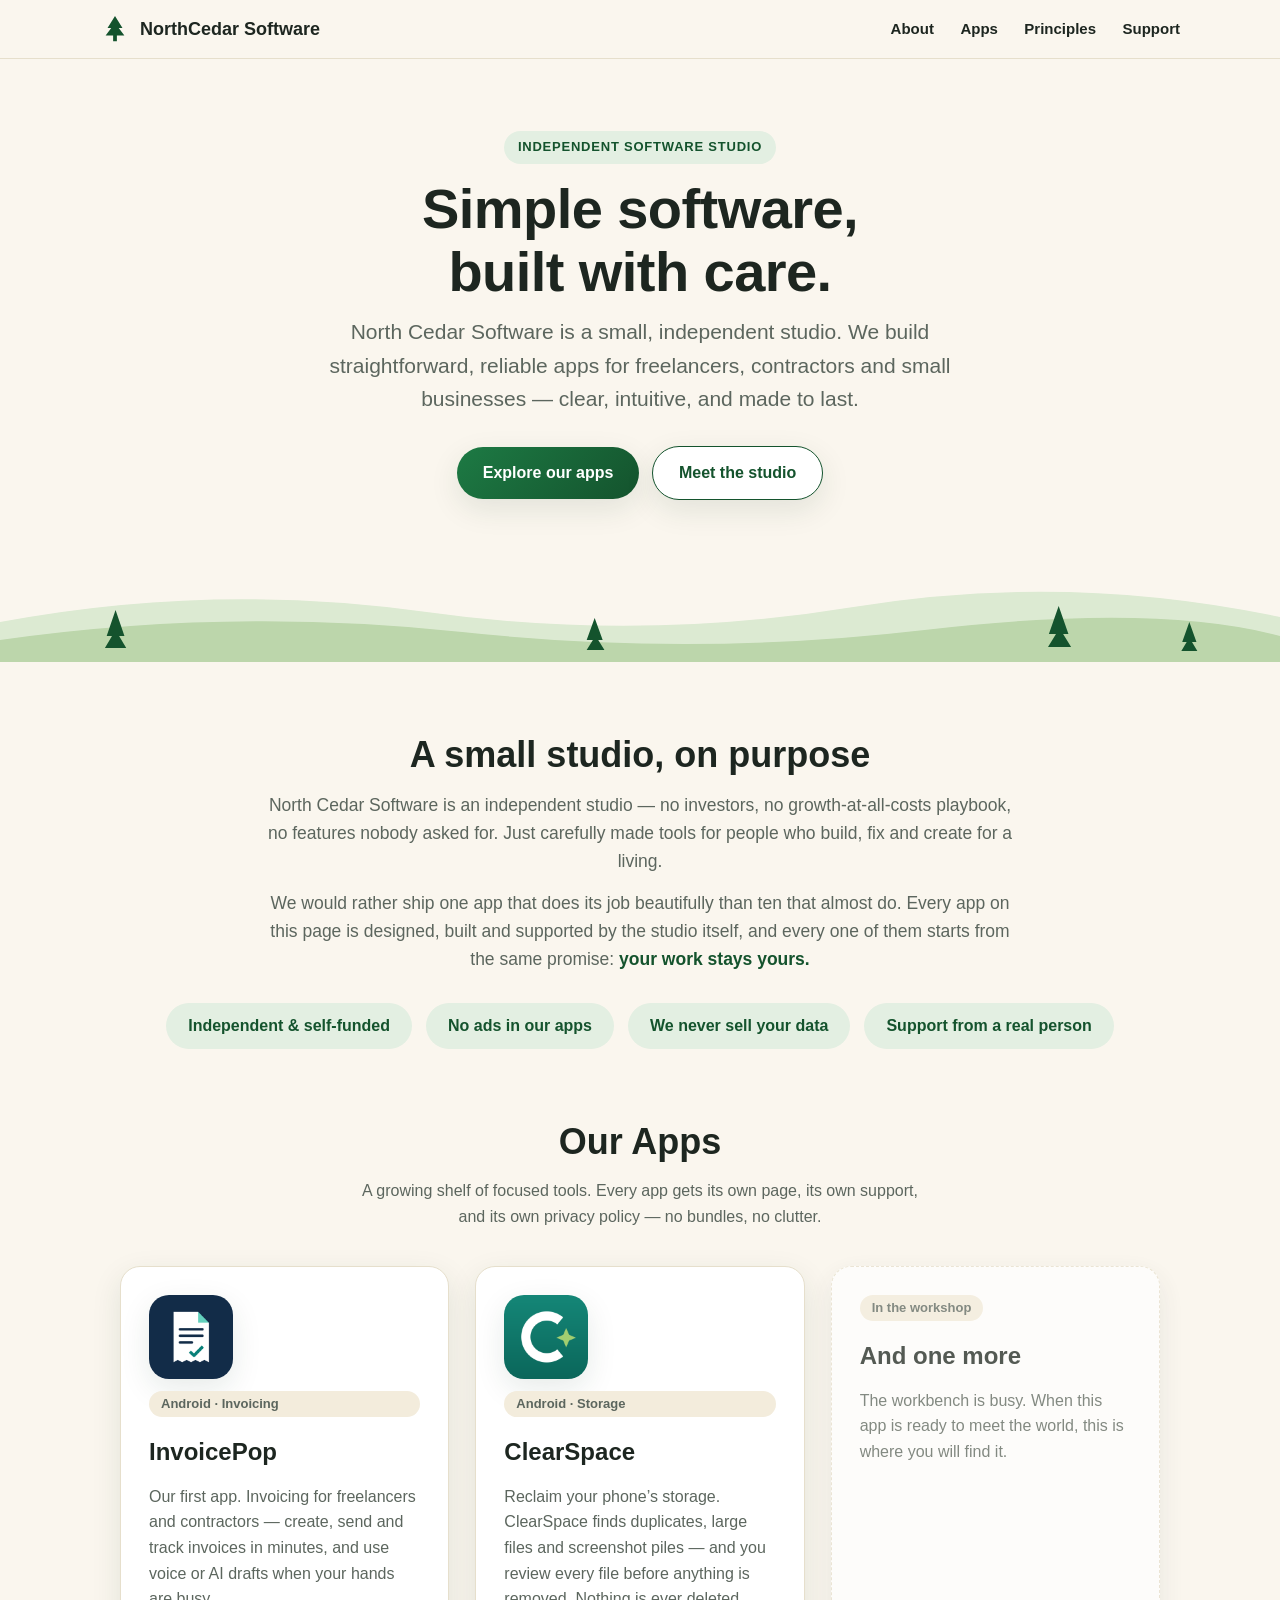
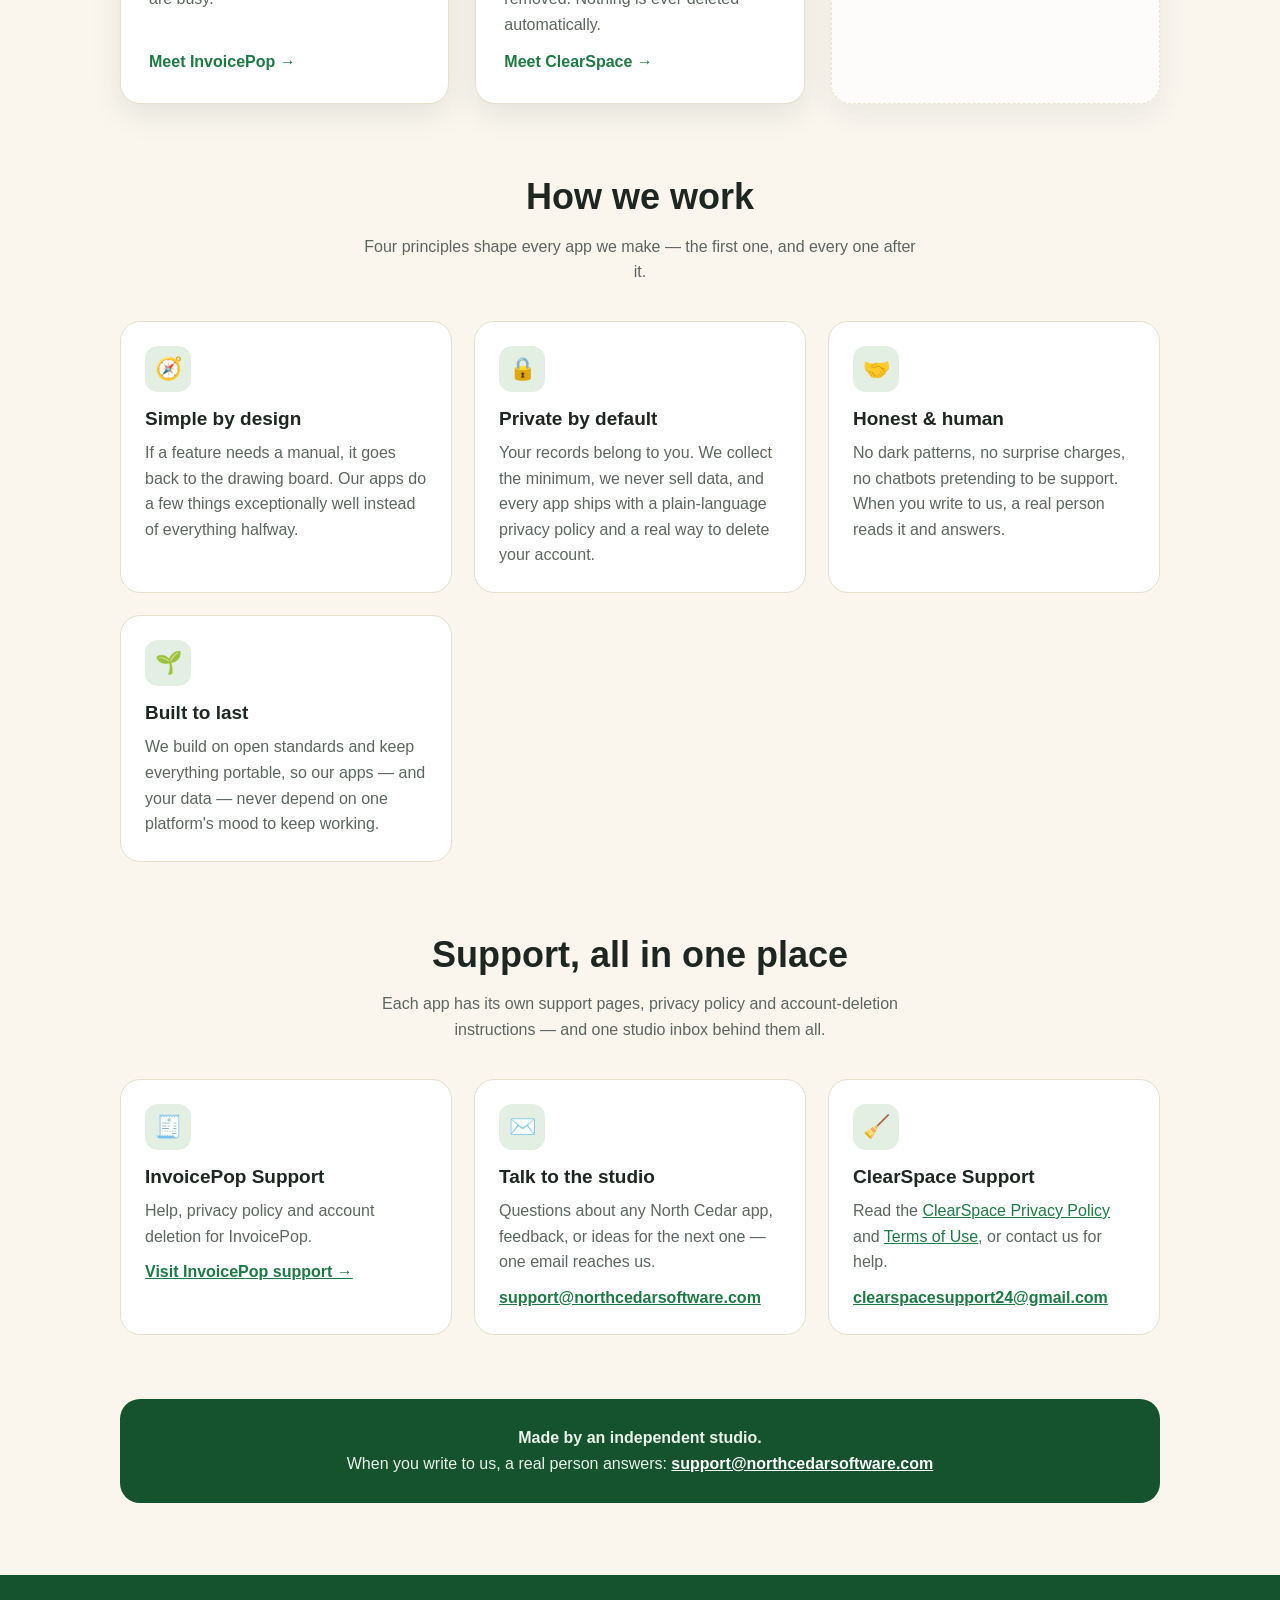
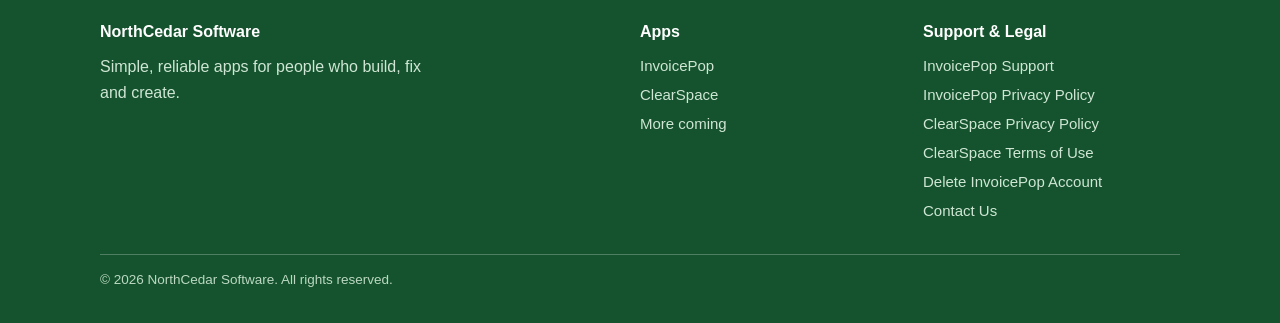
==== commit 5ea253bd: "Use NorthCedar Software in page titles, headers and footers" ====
--- a/index.html
+++ b/index.html
@@ -3,7 +3,7 @@
 <head>
 <meta charset="utf-8">
 <meta name="viewport" content="width=device-width, initial-scale=1">
-<title>North Cedar Software — Apps made with care</title>
+<title>NorthCedar Software — Apps made with care</title>
 <meta name="description" content="North Cedar Software is an independent studio building simple, reliable apps for freelancers, contractors and small businesses. Home of InvoicePop.">
 <link rel="icon" href="/favicon.svg" type="image/svg+xml">
 <link rel="stylesheet" href="/style.css">
@@ -13,7 +13,7 @@
   <div class="wrap nav">
     <a class="brand" href="/">
       <svg viewBox="0 0 64 64" aria-hidden="true"><path d="M32 4 L48 30 H40 L52 46 H36 V58 H28 V46 H12 L24 30 H16 Z" fill="#14532d"/></svg>
-      North Cedar Software
+      NorthCedar Software
     </a>
     <nav>
       <a href="#about">About</a>
@@ -155,7 +155,7 @@
 <footer class="site">
   <div class="wrap foot">
     <div>
-      <h4>North Cedar Software</h4>
+      <h4>NorthCedar Software</h4>
       <p style="margin:0;color:#cfe6d4;max-width:340px">Simple, reliable apps for people who build, fix and create.</p>
     </div>
     <div>
@@ -173,7 +173,7 @@
       <a href="https://invoicepop.northcedarsoftware.com/delete-account/">Delete InvoicePop Account</a>
       <a href="mailto:support@northcedarsoftware.com">Contact Us</a>
     </div>
-    <div class="fine">© 2026 North Cedar Software. All rights reserved.</div>
+    <div class="fine">© 2026 NorthCedar Software. All rights reserved.</div>
   </div>
 </footer>
 </body>
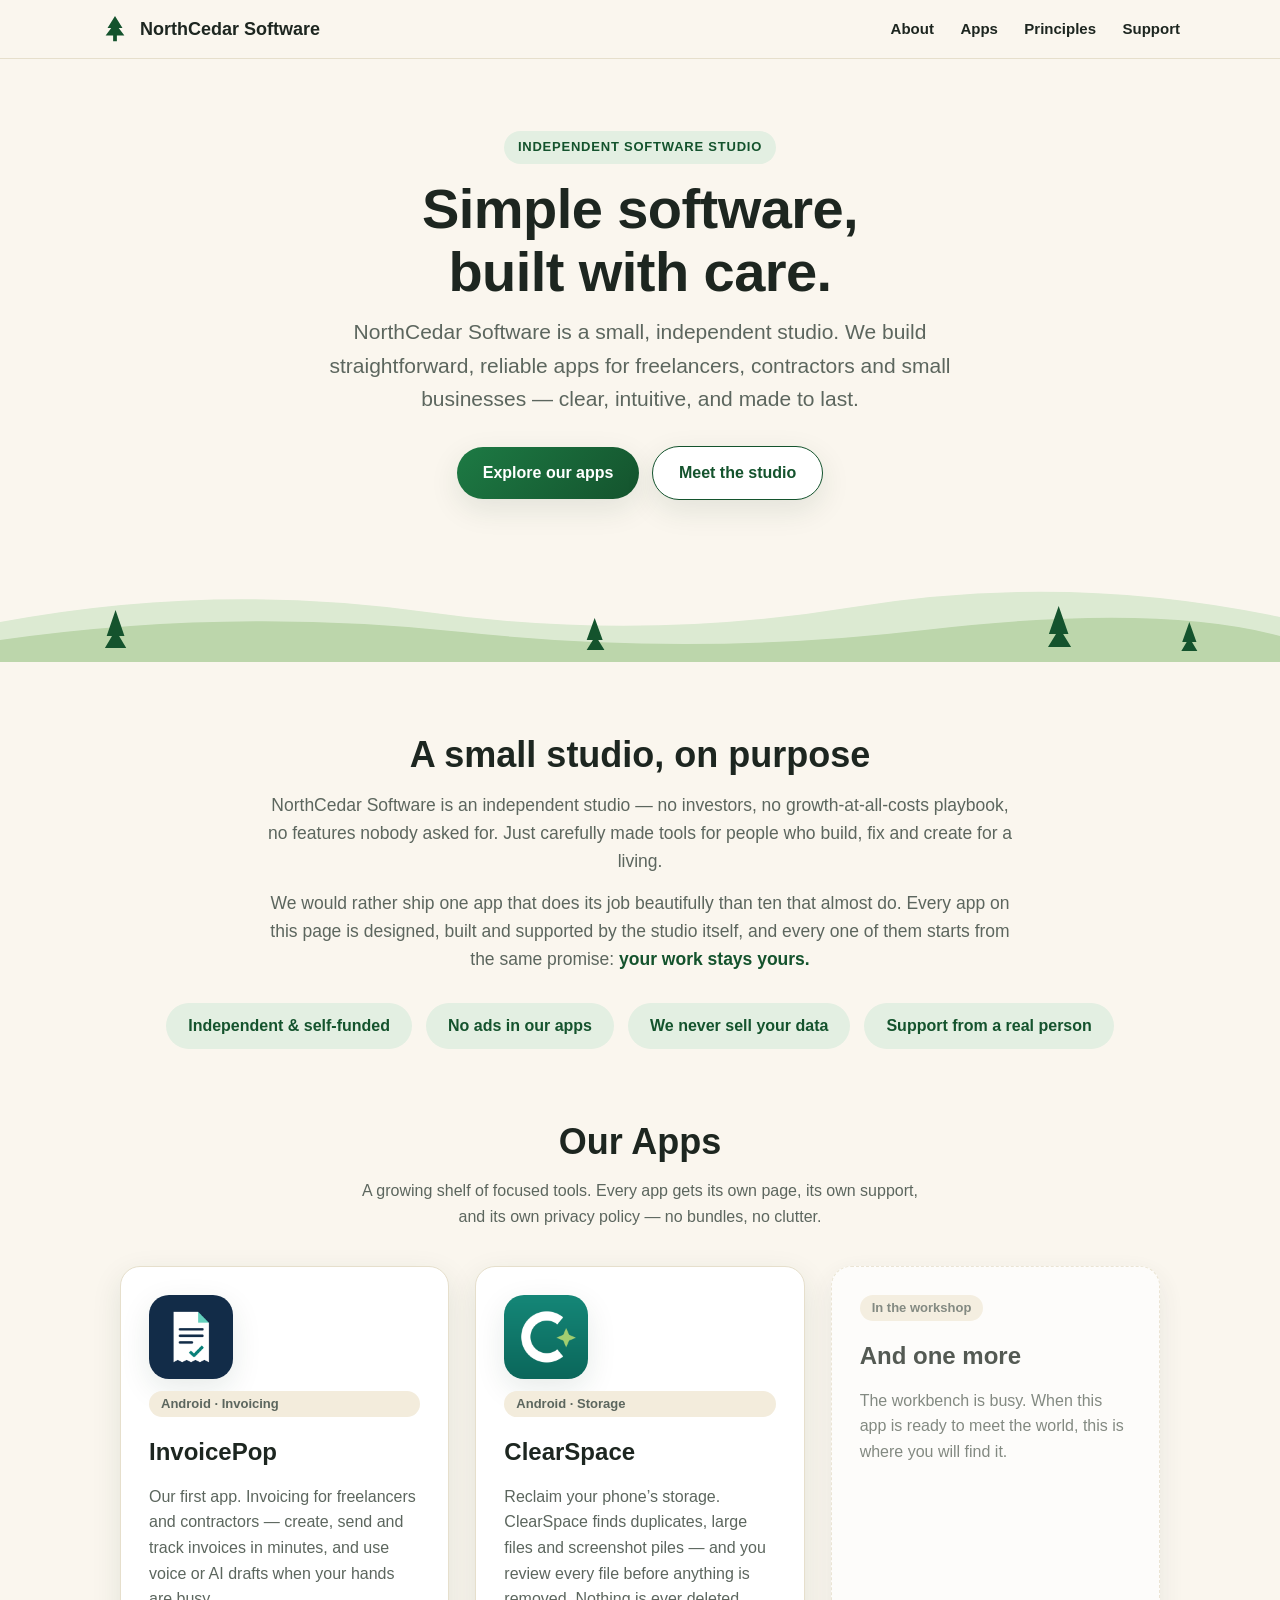
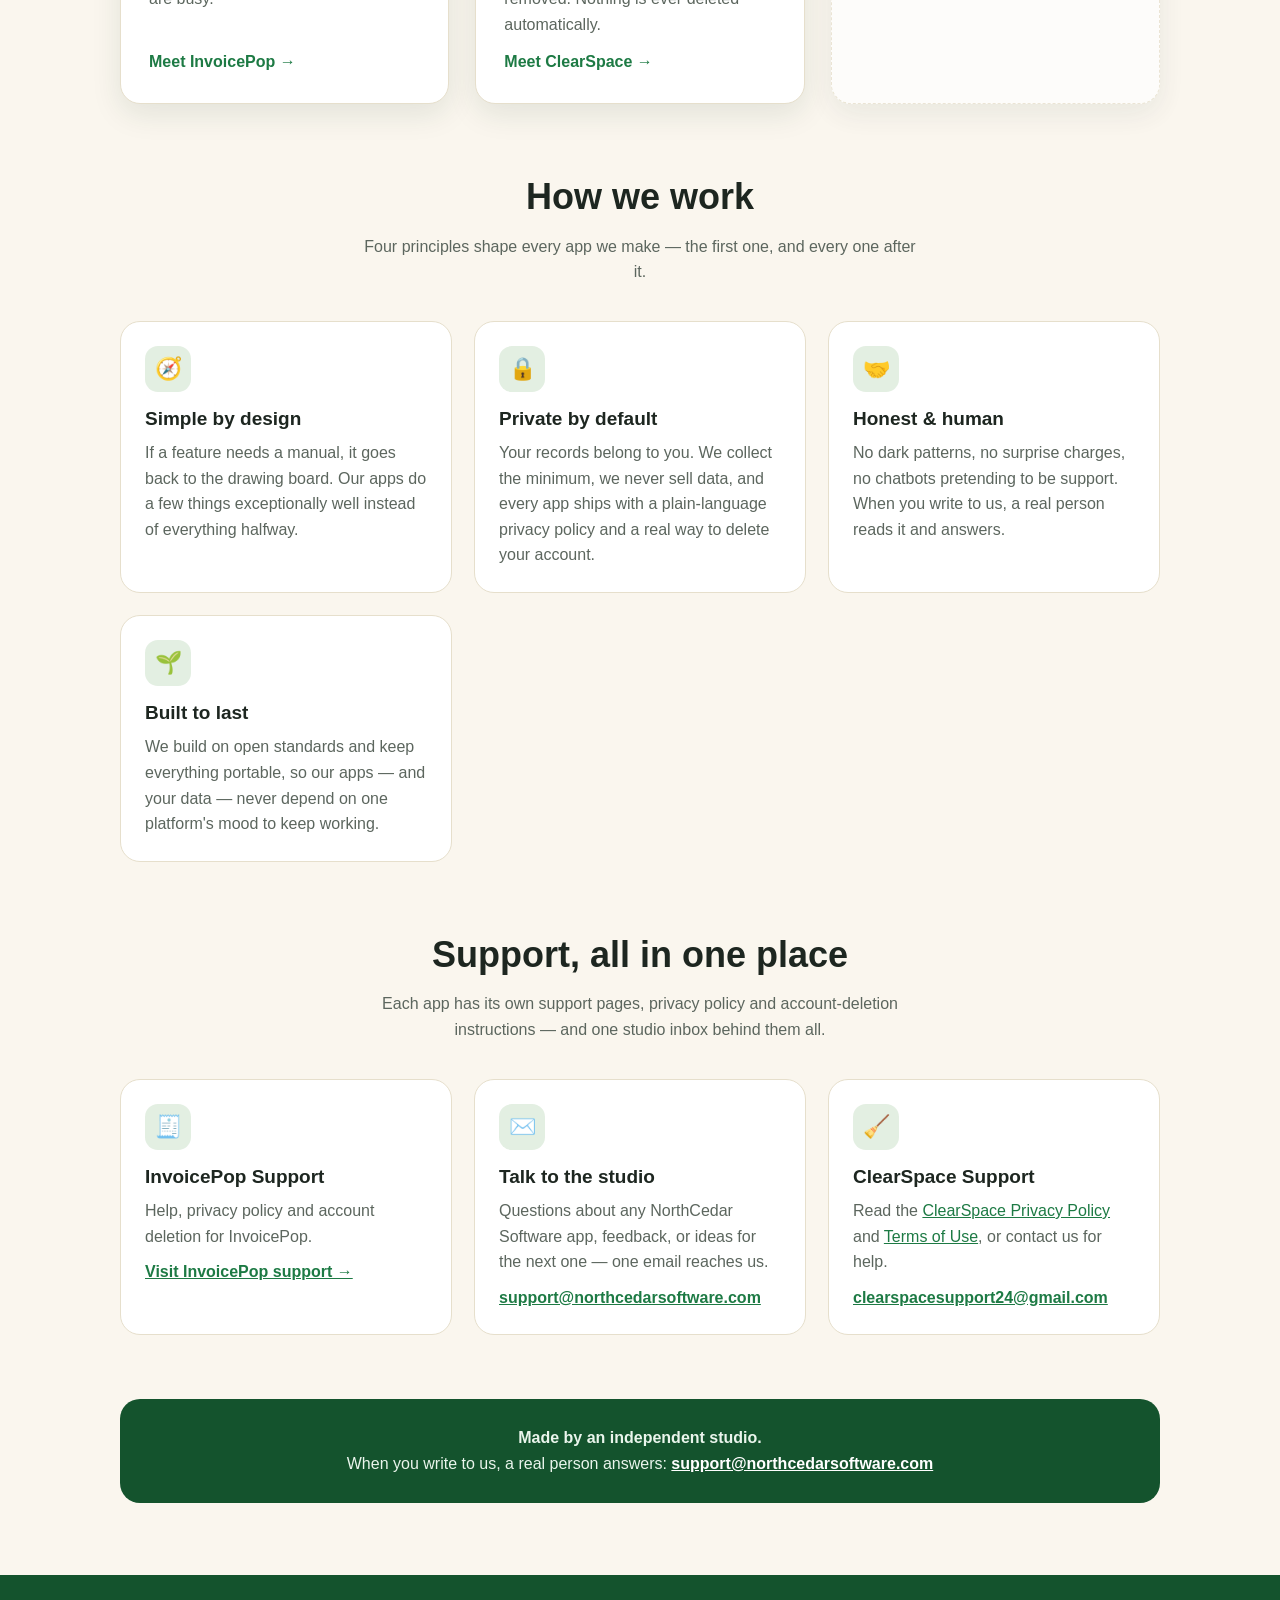
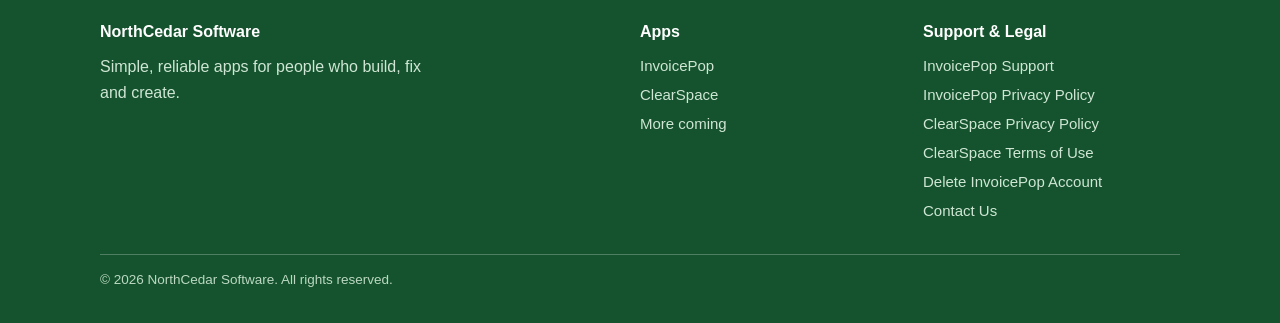
==== commit 53698b93: "Use NorthCedar Software consistently across the website" ====
--- a/index.html
+++ b/index.html
@@ -4,7 +4,7 @@
 <meta charset="utf-8">
 <meta name="viewport" content="width=device-width, initial-scale=1">
 <title>NorthCedar Software — Apps made with care</title>
-<meta name="description" content="North Cedar Software is an independent studio building simple, reliable apps for freelancers, contractors and small businesses. Home of InvoicePop.">
+<meta name="description" content="NorthCedar Software is an independent studio building simple, reliable apps for freelancers, contractors and small businesses. Home of InvoicePop.">
 <link rel="icon" href="/favicon.svg" type="image/svg+xml">
 <link rel="stylesheet" href="/style.css">
 </head>
@@ -28,7 +28,7 @@
   <div class="wrap">
     <span class="eyebrow">Independent software studio</span>
     <h1>Simple software,<br>built with care.</h1>
-    <p class="lede">North Cedar Software is a small, independent studio. We build straightforward, reliable apps for freelancers, contractors and small businesses — clear, intuitive, and made to last.</p>
+    <p class="lede">NorthCedar Software is a small, independent studio. We build straightforward, reliable apps for freelancers, contractors and small businesses — clear, intuitive, and made to last.</p>
     <a class="btn" href="#apps">Explore our apps</a>
     <a class="btn ghost" href="#about">Meet the studio</a>
   </div>
@@ -48,7 +48,7 @@
   <div class="wrap">
     <h2>A small studio, on purpose</h2>
     <div class="about-copy">
-      <p>North Cedar Software is an independent studio — no investors, no growth-at-all-costs playbook, no features nobody asked for. Just carefully made tools for people who build, fix and create for a living.</p>
+      <p>NorthCedar Software is an independent studio — no investors, no growth-at-all-costs playbook, no features nobody asked for. Just carefully made tools for people who build, fix and create for a living.</p>
       <p>We would rather ship one app that does its job beautifully than ten that almost do. Every app on this page is designed, built and supported by the studio itself, and every one of them starts from the same promise: <strong>your work stays yours.</strong></p>
     </div>
     <div class="who">
@@ -131,7 +131,7 @@
       <div class="feature">
         <div class="fi">✉️</div>
         <h3>Talk to the studio</h3>
-        <p>Questions about any North Cedar app, feedback, or ideas for the next one — one email reaches us.</p>
+        <p>Questions about any NorthCedar Software app, feedback, or ideas for the next one — one email reaches us.</p>
         <p style="margin-top:10px"><a href="mailto:support@northcedarsoftware.com"><strong>support@northcedarsoftware.com</strong></a></p>
       </div>
       <div class="feature">
